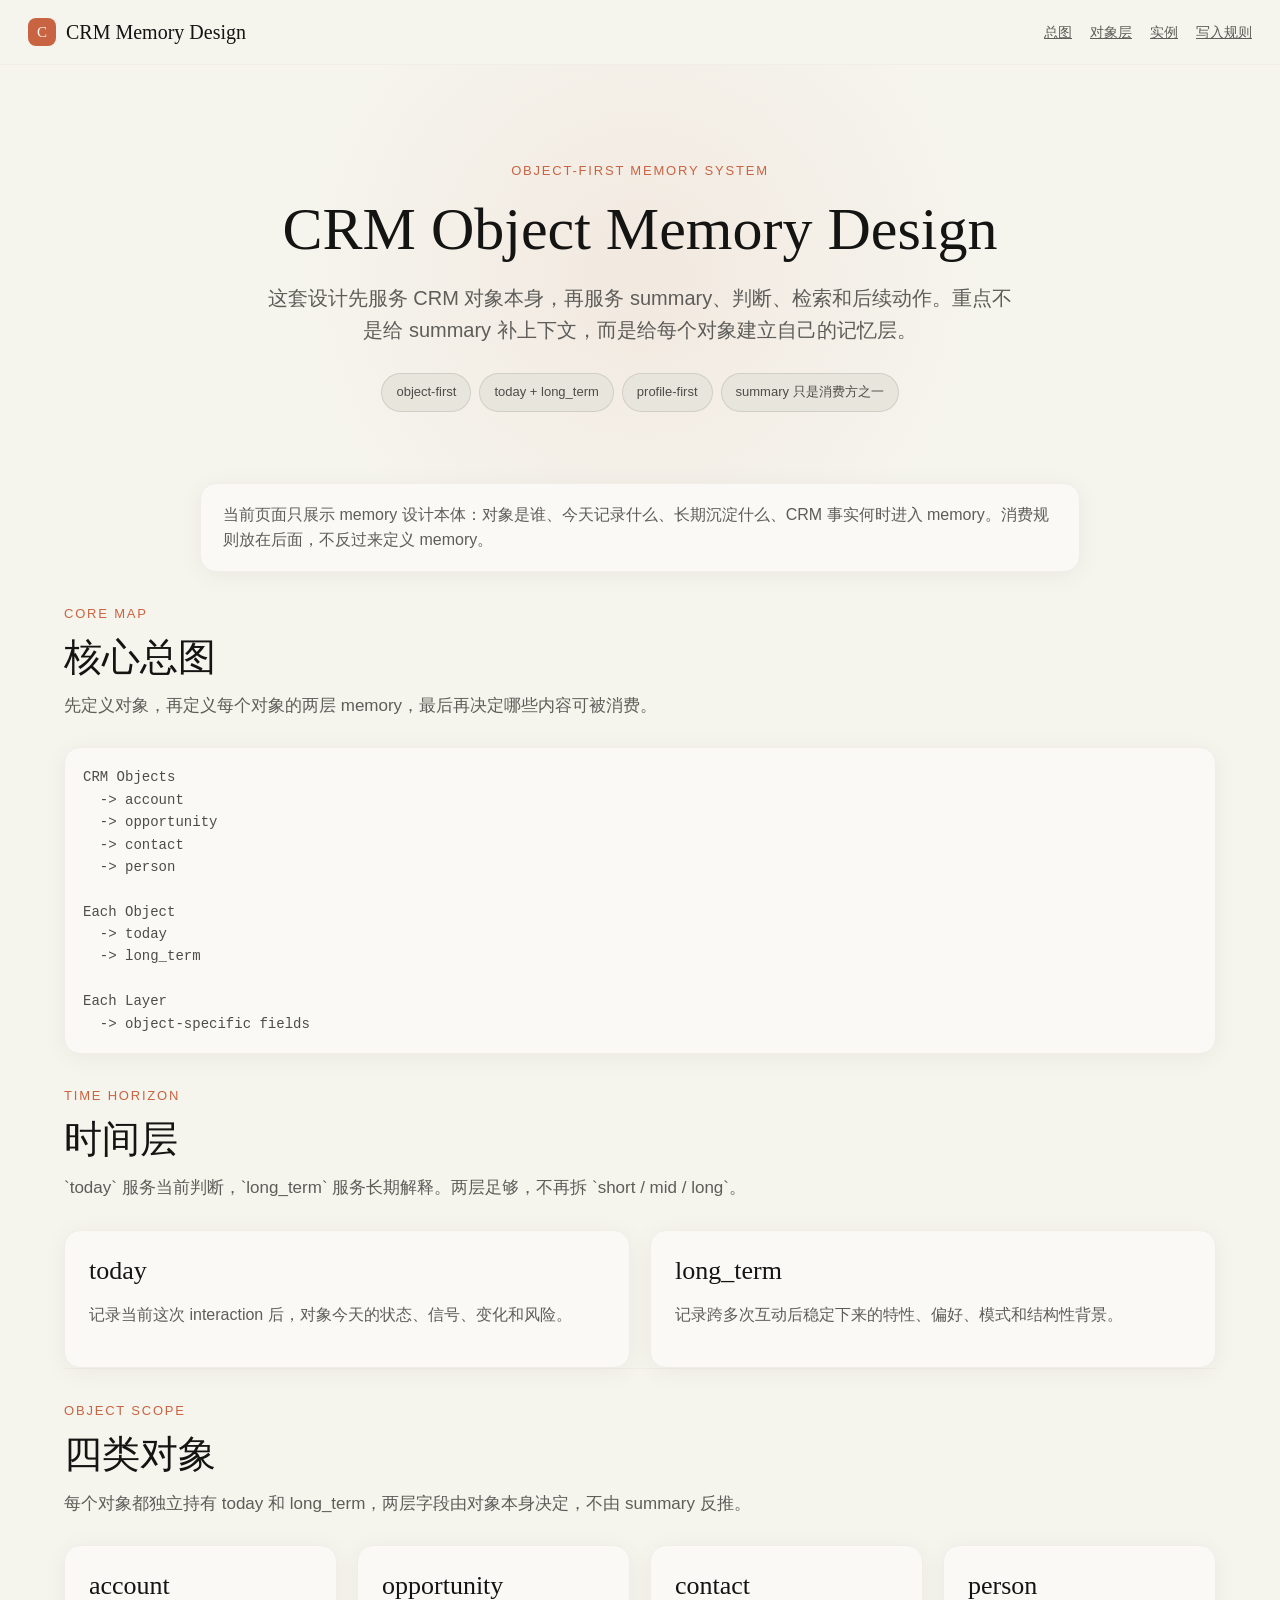
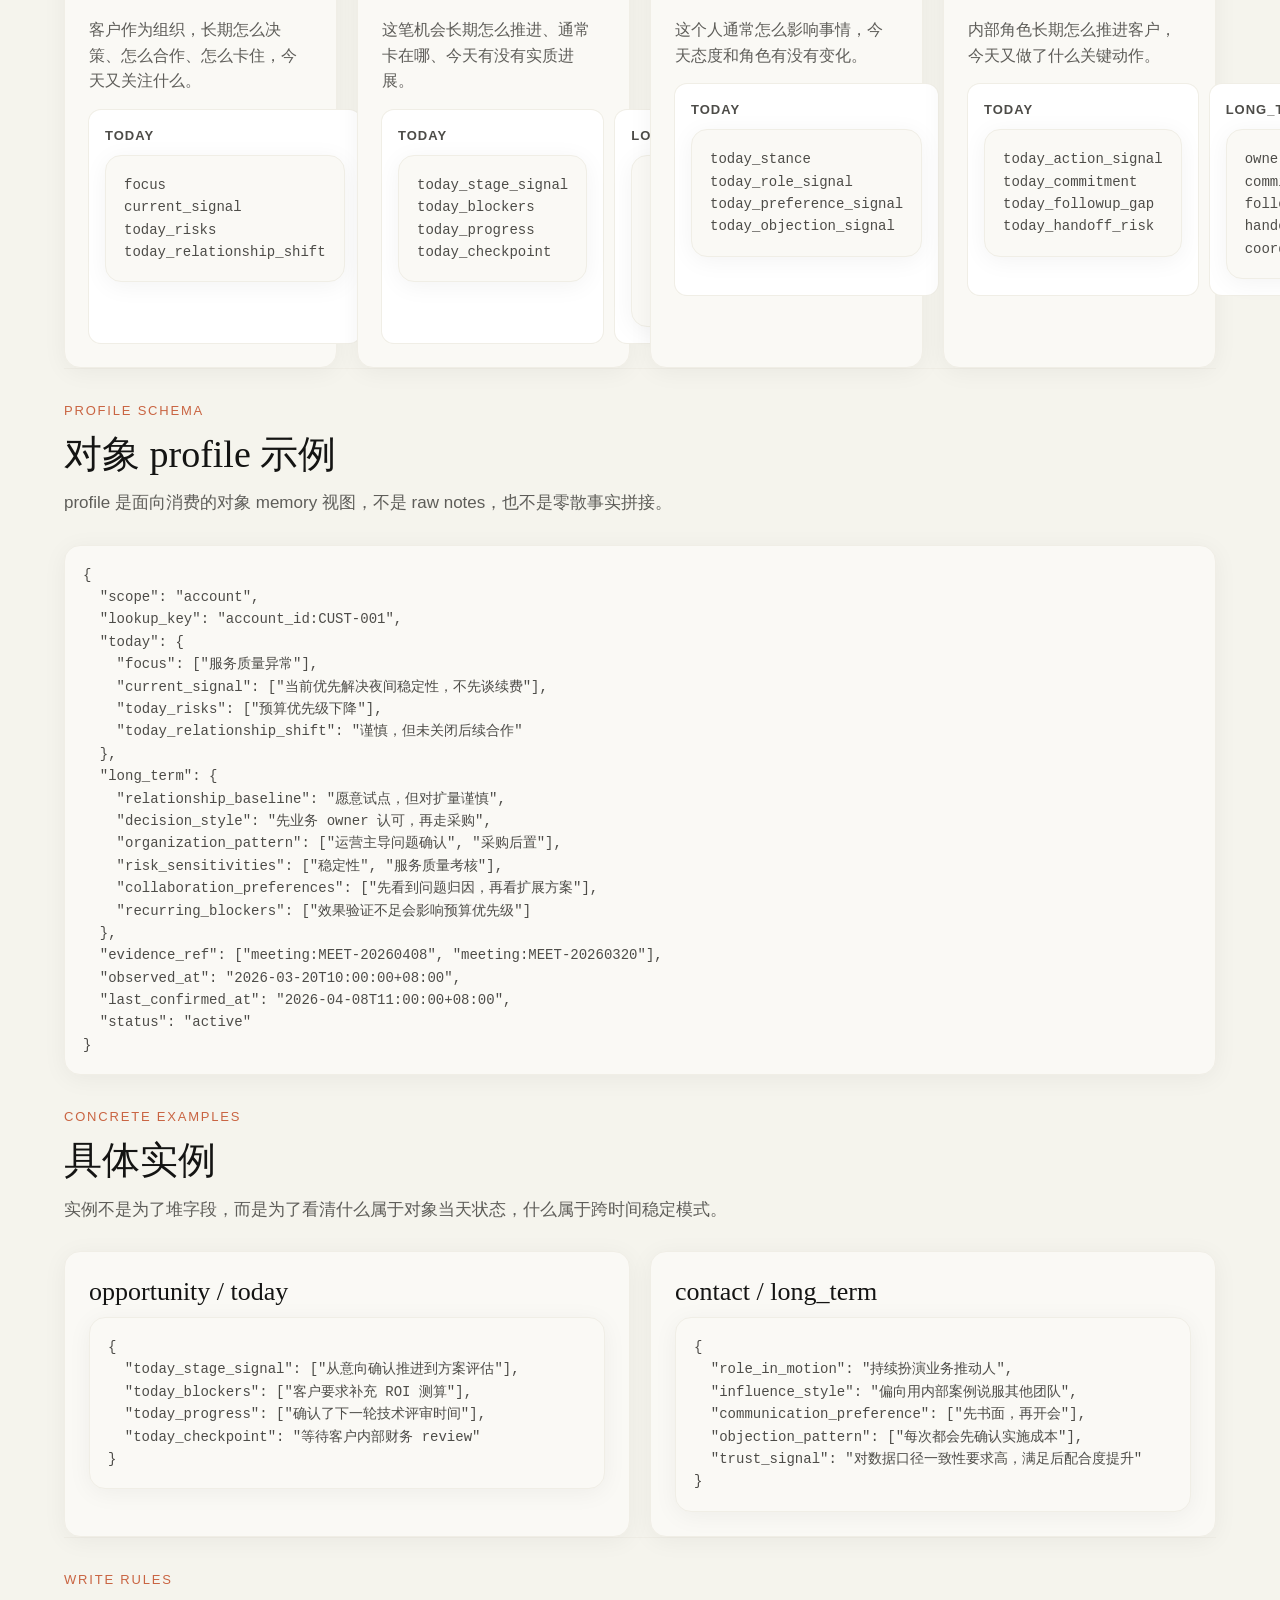
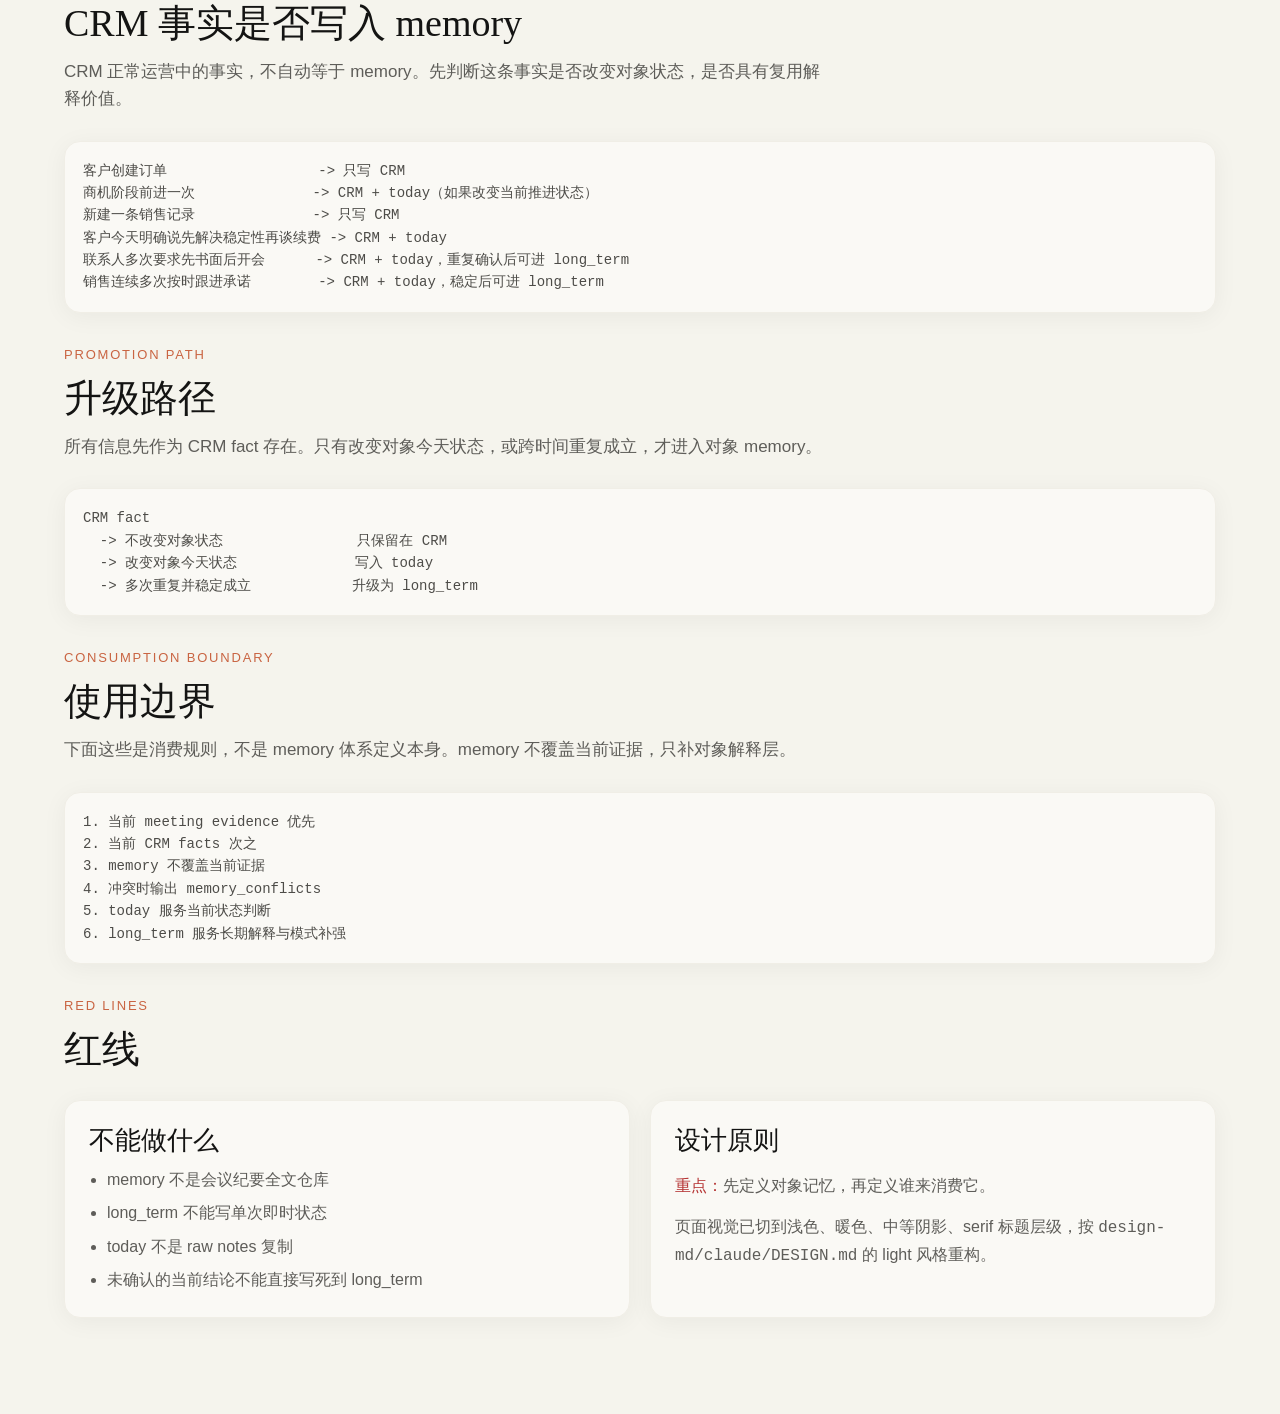
==== memory/crm-meeting-summary/index.html @ a311334c "feat: wire CRM meeting summary runtime and evaluation flow Add the real runner, test suite, and upda" ====
<!DOCTYPE html>
<html lang="zh-CN">
<head>
  <meta charset="UTF-8" />
  <meta name="viewport" content="width=device-width, initial-scale=1.0" />
  <title>CRM Object Memory Design</title>
  <style>
    :root {
      --color-near-black: #141413;
      --color-terracotta: #c96442;
      --color-coral: #d97757;
      --color-parchment: #f5f4ed;
      --color-ivory: #faf9f5;
      --color-white: #ffffff;
      --color-warm-sand: #e8e6dc;
      --color-charcoal-warm: #4d4c48;
      --color-olive-gray: #5e5d59;
      --color-stone-gray: #87867f;
      --color-border-cream: #f0eee6;
      --color-ring-warm: #d1cfc5;
      --font-serif: Georgia, "Times New Roman", Times, serif;
      --font-sans: Arial, system-ui, -apple-system, "Segoe UI", Roboto, sans-serif;
      --font-mono: SFMono-Regular, Menlo, Monaco, Consolas, "Courier New", monospace;
      --shadow-whisper: rgba(0, 0, 0, 0.05) 0px 4px 24px;
    }

    * { box-sizing: border-box; }

    html { scroll-behavior: smooth; }

    body {
      margin: 0;
      background: var(--color-parchment);
      color: var(--color-near-black);
      font-family: var(--font-sans);
      font-size: 16px;
      line-height: 1.6;
      -webkit-font-smoothing: antialiased;
    }

    a { color: inherit; }

    .nav {
      position: sticky;
      top: 0;
      z-index: 10;
      display: flex;
      align-items: center;
      justify-content: space-between;
      gap: 24px;
      padding: 16px 28px;
      background: rgba(245, 244, 237, 0.92);
      backdrop-filter: blur(12px);
      border-bottom: 1px solid var(--color-border-cream);
    }

    .nav-brand {
      display: flex;
      align-items: center;
      gap: 10px;
      font-family: var(--font-serif);
      font-size: 20px;
      font-weight: 500;
    }

    .nav-mark {
      display: inline-flex;
      align-items: center;
      justify-content: center;
      width: 28px;
      height: 28px;
      border-radius: 8px;
      background: var(--color-terracotta);
      color: var(--color-ivory);
      font-size: 15px;
    }

    .nav-links {
      display: flex;
      flex-wrap: wrap;
      gap: 18px;
      color: var(--color-olive-gray);
      font-size: 14px;
    }

    .page {
      max-width: 1200px;
      margin: 0 auto;
      padding: 0 24px 96px;
    }

    .hero {
      position: relative;
      text-align: center;
      padding: 96px 0 72px;
      overflow: hidden;
    }

    .hero::before {
      content: "";
      position: absolute;
      top: 50%;
      left: 50%;
      width: 680px;
      height: 680px;
      transform: translate(-50%, -50%);
      background: radial-gradient(circle, rgba(201, 100, 66, 0.08) 0%, rgba(217, 119, 87, 0.04) 38%, transparent 70%);
      pointer-events: none;
    }

    .hero-inner {
      position: relative;
      max-width: 900px;
      margin: 0 auto;
    }

    .eyebrow {
      margin-bottom: 14px;
      color: var(--color-terracotta);
      font-size: 13px;
      font-weight: 500;
      letter-spacing: 1.8px;
      text-transform: uppercase;
    }

    h1, h2, h3, h4 { margin: 0; }

    h1 {
      font-family: var(--font-serif);
      font-size: 60px;
      font-weight: 500;
      line-height: 1.1;
      letter-spacing: normal;
      margin-bottom: 20px;
    }

    .hero p {
      max-width: 760px;
      margin: 0 auto 28px;
      color: var(--color-olive-gray);
      font-size: 20px;
    }

    .tag-row {
      display: flex;
      flex-wrap: wrap;
      justify-content: center;
      gap: 10px;
    }

    .tag {
      display: inline-flex;
      align-items: center;
      padding: 8px 14px;
      border-radius: 999px;
      background: var(--color-warm-sand);
      color: var(--color-charcoal-warm);
      box-shadow: 0 0 0 1px var(--color-ring-warm);
      font-size: 13px;
    }

    .section {
      padding: 32px 0 0;
    }

    .section-head {
      margin-bottom: 28px;
    }

    .section-label {
      margin-bottom: 10px;
      color: var(--color-terracotta);
      font-size: 13px;
      font-weight: 500;
      letter-spacing: 1.8px;
      text-transform: uppercase;
    }

    .section-head h2 {
      font-family: var(--font-serif);
      font-size: 38px;
      font-weight: 500;
      line-height: 1.2;
      margin-bottom: 12px;
    }

    .section-head p {
      max-width: 760px;
      margin: 0;
      color: var(--color-olive-gray);
      font-size: 17px;
    }

    .divider {
      border: 0;
      border-top: 1px solid var(--color-border-cream);
      margin: 0;
    }

    .card,
    .mono,
    .hero-note {
      background: var(--color-ivory);
      border: 1px solid var(--color-border-cream);
      border-radius: 16px;
      box-shadow: var(--shadow-whisper);
    }

    .hero-note {
      max-width: 880px;
      margin: 0 auto;
      padding: 18px 22px;
      text-align: left;
      color: var(--color-olive-gray);
    }

    .grid {
      display: grid;
      gap: 20px;
    }

    .grid-2 { grid-template-columns: repeat(2, minmax(0, 1fr)); }
    .grid-4 { grid-template-columns: repeat(4, minmax(0, 1fr)); }

    .card {
      padding: 24px;
    }

    .card h3 {
      font-family: var(--font-serif);
      font-size: 26px;
      font-weight: 500;
      line-height: 1.2;
      margin-bottom: 10px;
    }

    .card p,
    .sub p,
    li {
      color: var(--color-olive-gray);
    }

    .subgrid {
      display: grid;
      grid-template-columns: 1fr 1fr;
      gap: 12px;
      margin-top: 16px;
    }

    .sub {
      padding: 16px;
      border-radius: 12px;
      background: var(--color-white);
      box-shadow: 0 0 0 1px var(--color-border-cream);
    }

    .sub strong {
      display: block;
      margin-bottom: 8px;
      color: var(--color-charcoal-warm);
      font-size: 13px;
      letter-spacing: 1px;
      text-transform: uppercase;
    }

    .mono {
      padding: 18px;
      overflow-x: auto;
      white-space: pre-wrap;
      font-family: var(--font-mono);
      font-size: 14px;
      line-height: 1.6;
      color: var(--color-charcoal-warm);
    }

    .list-card ul {
      margin: 0;
      padding-left: 18px;
    }

    .list-card li + li {
      margin-top: 8px;
    }

    .danger {
      color: #b53333;
    }

    .muted {
      color: var(--color-stone-gray);
    }

    @media (max-width: 1100px) {
      .grid-4 { grid-template-columns: repeat(2, minmax(0, 1fr)); }
    }

    @media (max-width: 820px) {
      .nav {
        padding: 14px 18px;
        align-items: flex-start;
        flex-direction: column;
      }

      .page { padding: 0 18px 72px; }
      .hero { padding: 72px 0 56px; }
      h1 { font-size: 42px; }
      .hero p { font-size: 18px; }
      .section-head h2 { font-size: 32px; }
      .grid-2, .grid-4, .subgrid { grid-template-columns: 1fr; }
    }
  </style>
</head>
<body>
  <div class="nav">
    <div class="nav-brand">
      <span class="nav-mark">C</span>
      <span>CRM Memory Design</span>
    </div>
    <div class="nav-links">
      <a href="#map">总图</a>
      <a href="#objects">对象层</a>
      <a href="#examples">实例</a>
      <a href="#rules">写入规则</a>
    </div>
  </div>

  <main class="page">
    <section class="hero">
      <div class="hero-inner">
        <div class="eyebrow">Object-first memory system</div>
        <h1>CRM Object Memory Design</h1>
        <p>这套设计先服务 CRM 对象本身，再服务 summary、判断、检索和后续动作。重点不是给 summary 补上下文，而是给每个对象建立自己的记忆层。</p>
        <div class="tag-row">
          <span class="tag">object-first</span>
          <span class="tag">today + long_term</span>
          <span class="tag">profile-first</span>
          <span class="tag">summary 只是消费方之一</span>
        </div>
      </div>
    </section>

    <div class="hero-note">当前页面只展示 memory 设计本体：对象是谁、今天记录什么、长期沉淀什么、CRM 事实何时进入 memory。消费规则放在后面，不反过来定义 memory。</div>

    <section class="section" id="map">
      <div class="section-head">
        <div class="section-label">Core map</div>
        <h2>核心总图</h2>
        <p>先定义对象，再定义每个对象的两层 memory，最后再决定哪些内容可被消费。</p>
      </div>
      <div class="mono">CRM Objects
  -> account
  -> opportunity
  -> contact
  -> person

Each Object
  -> today
  -> long_term

Each Layer
  -> object-specific fields</div>
    </section>

    <section class="section">
      <div class="section-head">
        <div class="section-label">Time horizon</div>
        <h2>时间层</h2>
        <p>`today` 服务当前判断，`long_term` 服务长期解释。两层足够，不再拆 `short / mid / long`。</p>
      </div>
      <div class="grid grid-2">
        <div class="card">
          <h3>today</h3>
          <p>记录当前这次 interaction 后，对象今天的状态、信号、变化和风险。</p>
        </div>
        <div class="card">
          <h3>long_term</h3>
          <p>记录跨多次互动后稳定下来的特性、偏好、模式和结构性背景。</p>
        </div>
      </div>
    </section>

    <hr class="divider" />

    <section class="section" id="objects">
      <div class="section-head">
        <div class="section-label">Object scope</div>
        <h2>四类对象</h2>
        <p>每个对象都独立持有 today 和 long_term，两层字段由对象本身决定，不由 summary 反推。</p>
      </div>
      <div class="grid grid-4">
        <article class="card">
          <h3>account</h3>
          <p>客户作为组织，长期怎么决策、怎么合作、怎么卡住，今天又关注什么。</p>
          <div class="subgrid">
            <div class="sub">
              <strong>today</strong>
              <div class="mono">focus
current_signal
today_risks
today_relationship_shift</div>
            </div>
            <div class="sub">
              <strong>long_term</strong>
              <div class="mono">relationship_baseline
decision_style
organization_pattern
risk_sensitivities
collaboration_preferences
recurring_blockers</div>
            </div>
          </div>
        </article>

        <article class="card">
          <h3>opportunity</h3>
          <p>这笔机会长期怎么推进、通常卡在哪、今天有没有实质进展。</p>
          <div class="subgrid">
            <div class="sub">
              <strong>today</strong>
              <div class="mono">today_stage_signal
today_blockers
today_progress
today_checkpoint</div>
            </div>
            <div class="sub">
              <strong>long_term</strong>
              <div class="mono">stage_pattern
blocker_pattern
budget_pattern
approval_path
competitive_pressure
progression_style</div>
            </div>
          </div>
        </article>

        <article class="card">
          <h3>contact</h3>
          <p>这个人通常怎么影响事情，今天态度和角色有没有变化。</p>
          <div class="subgrid">
            <div class="sub">
              <strong>today</strong>
              <div class="mono">today_stance
today_role_signal
today_preference_signal
today_objection_signal</div>
            </div>
            <div class="sub">
              <strong>long_term</strong>
              <div class="mono">role_in_motion
influence_style
communication_preference
objection_pattern
trust_signal</div>
            </div>
          </div>
        </article>

        <article class="card">
          <h3>person</h3>
          <p>内部角色长期怎么推进客户，今天又做了什么关键动作。</p>
          <div class="subgrid">
            <div class="sub">
              <strong>today</strong>
              <div class="mono">today_action_signal
today_commitment
today_followup_gap
today_handoff_risk</div>
            </div>
            <div class="sub">
              <strong>long_term</strong>
              <div class="mono">owner_style
commitment_reliability
followup_pattern
handoff_risk
coordination_strength</div>
            </div>
          </div>
        </article>
      </div>
    </section>

    <hr class="divider" />

    <section class="section">
      <div class="section-head">
        <div class="section-label">Profile schema</div>
        <h2>对象 profile 示例</h2>
        <p>profile 是面向消费的对象 memory 视图，不是 raw notes，也不是零散事实拼接。</p>
      </div>
      <div class="mono">{
  "scope": "account",
  "lookup_key": "account_id:CUST-001",
  "today": {
    "focus": ["服务质量异常"],
    "current_signal": ["当前优先解决夜间稳定性，不先谈续费"],
    "today_risks": ["预算优先级下降"],
    "today_relationship_shift": "谨慎，但未关闭后续合作"
  },
  "long_term": {
    "relationship_baseline": "愿意试点，但对扩量谨慎",
    "decision_style": "先业务 owner 认可，再走采购",
    "organization_pattern": ["运营主导问题确认", "采购后置"],
    "risk_sensitivities": ["稳定性", "服务质量考核"],
    "collaboration_preferences": ["先看到问题归因，再看扩展方案"],
    "recurring_blockers": ["效果验证不足会影响预算优先级"]
  },
  "evidence_ref": ["meeting:MEET-20260408", "meeting:MEET-20260320"],
  "observed_at": "2026-03-20T10:00:00+08:00",
  "last_confirmed_at": "2026-04-08T11:00:00+08:00",
  "status": "active"
}</div>
    </section>

    <section class="section" id="examples">
      <div class="section-head">
        <div class="section-label">Concrete examples</div>
        <h2>具体实例</h2>
        <p>实例不是为了堆字段，而是为了看清什么属于对象当天状态，什么属于跨时间稳定模式。</p>
      </div>
      <div class="grid grid-2">
        <div class="card">
          <h3>opportunity / today</h3>
          <div class="mono">{
  "today_stage_signal": ["从意向确认推进到方案评估"],
  "today_blockers": ["客户要求补充 ROI 测算"],
  "today_progress": ["确认了下一轮技术评审时间"],
  "today_checkpoint": "等待客户内部财务 review"
}</div>
        </div>
        <div class="card">
          <h3>contact / long_term</h3>
          <div class="mono">{
  "role_in_motion": "持续扮演业务推动人",
  "influence_style": "偏向用内部案例说服其他团队",
  "communication_preference": ["先书面，再开会"],
  "objection_pattern": ["每次都会先确认实施成本"],
  "trust_signal": "对数据口径一致性要求高，满足后配合度提升"
}</div>
        </div>
      </div>
    </section>

    <hr class="divider" />

    <section class="section" id="rules">
      <div class="section-head">
        <div class="section-label">Write rules</div>
        <h2>CRM 事实是否写入 memory</h2>
        <p>CRM 正常运营中的事实，不自动等于 memory。先判断这条事实是否改变对象状态，是否具有复用解释价值。</p>
      </div>
      <div class="mono">客户创建订单                  -> 只写 CRM
商机阶段前进一次              -> CRM + today（如果改变当前推进状态）
新建一条销售记录              -> 只写 CRM
客户今天明确说先解决稳定性再谈续费 -> CRM + today
联系人多次要求先书面后开会      -> CRM + today，重复确认后可进 long_term
销售连续多次按时跟进承诺        -> CRM + today，稳定后可进 long_term</div>
    </section>

    <section class="section">
      <div class="section-head">
        <div class="section-label">Promotion path</div>
        <h2>升级路径</h2>
        <p>所有信息先作为 CRM fact 存在。只有改变对象今天状态，或跨时间重复成立，才进入对象 memory。</p>
      </div>
      <div class="mono">CRM fact
  -> 不改变对象状态                只保留在 CRM
  -> 改变对象今天状态              写入 today
  -> 多次重复并稳定成立            升级为 long_term</div>
    </section>

    <section class="section">
      <div class="section-head">
        <div class="section-label">Consumption boundary</div>
        <h2>使用边界</h2>
        <p>下面这些是消费规则，不是 memory 体系定义本身。memory 不覆盖当前证据，只补对象解释层。</p>
      </div>
      <div class="mono">1. 当前 meeting evidence 优先
2. 当前 CRM facts 次之
3. memory 不覆盖当前证据
4. 冲突时输出 memory_conflicts
5. today 服务当前状态判断
6. long_term 服务长期解释与模式补强</div>
    </section>

    <section class="section">
      <div class="section-head">
        <div class="section-label">Red lines</div>
        <h2>红线</h2>
      </div>
      <div class="grid grid-2">
        <div class="card list-card">
          <h3>不能做什么</h3>
          <ul>
            <li>memory 不是会议纪要全文仓库</li>
            <li>long_term 不能写单次即时状态</li>
            <li>today 不是 raw notes 复制</li>
            <li>未确认的当前结论不能直接写死到 long_term</li>
          </ul>
        </div>
        <div class="card">
          <h3>设计原则</h3>
          <p><span class="danger">重点：</span>先定义对象记忆，再定义谁来消费它。</p>
          <p class="muted">页面视觉已切到浅色、暖色、中等阴影、serif 标题层级，按 <code>design-md/claude/DESIGN.md</code> 的 light 风格重构。</p>
        </div>
      </div>
    </section>
  </main>
</body>
</html>
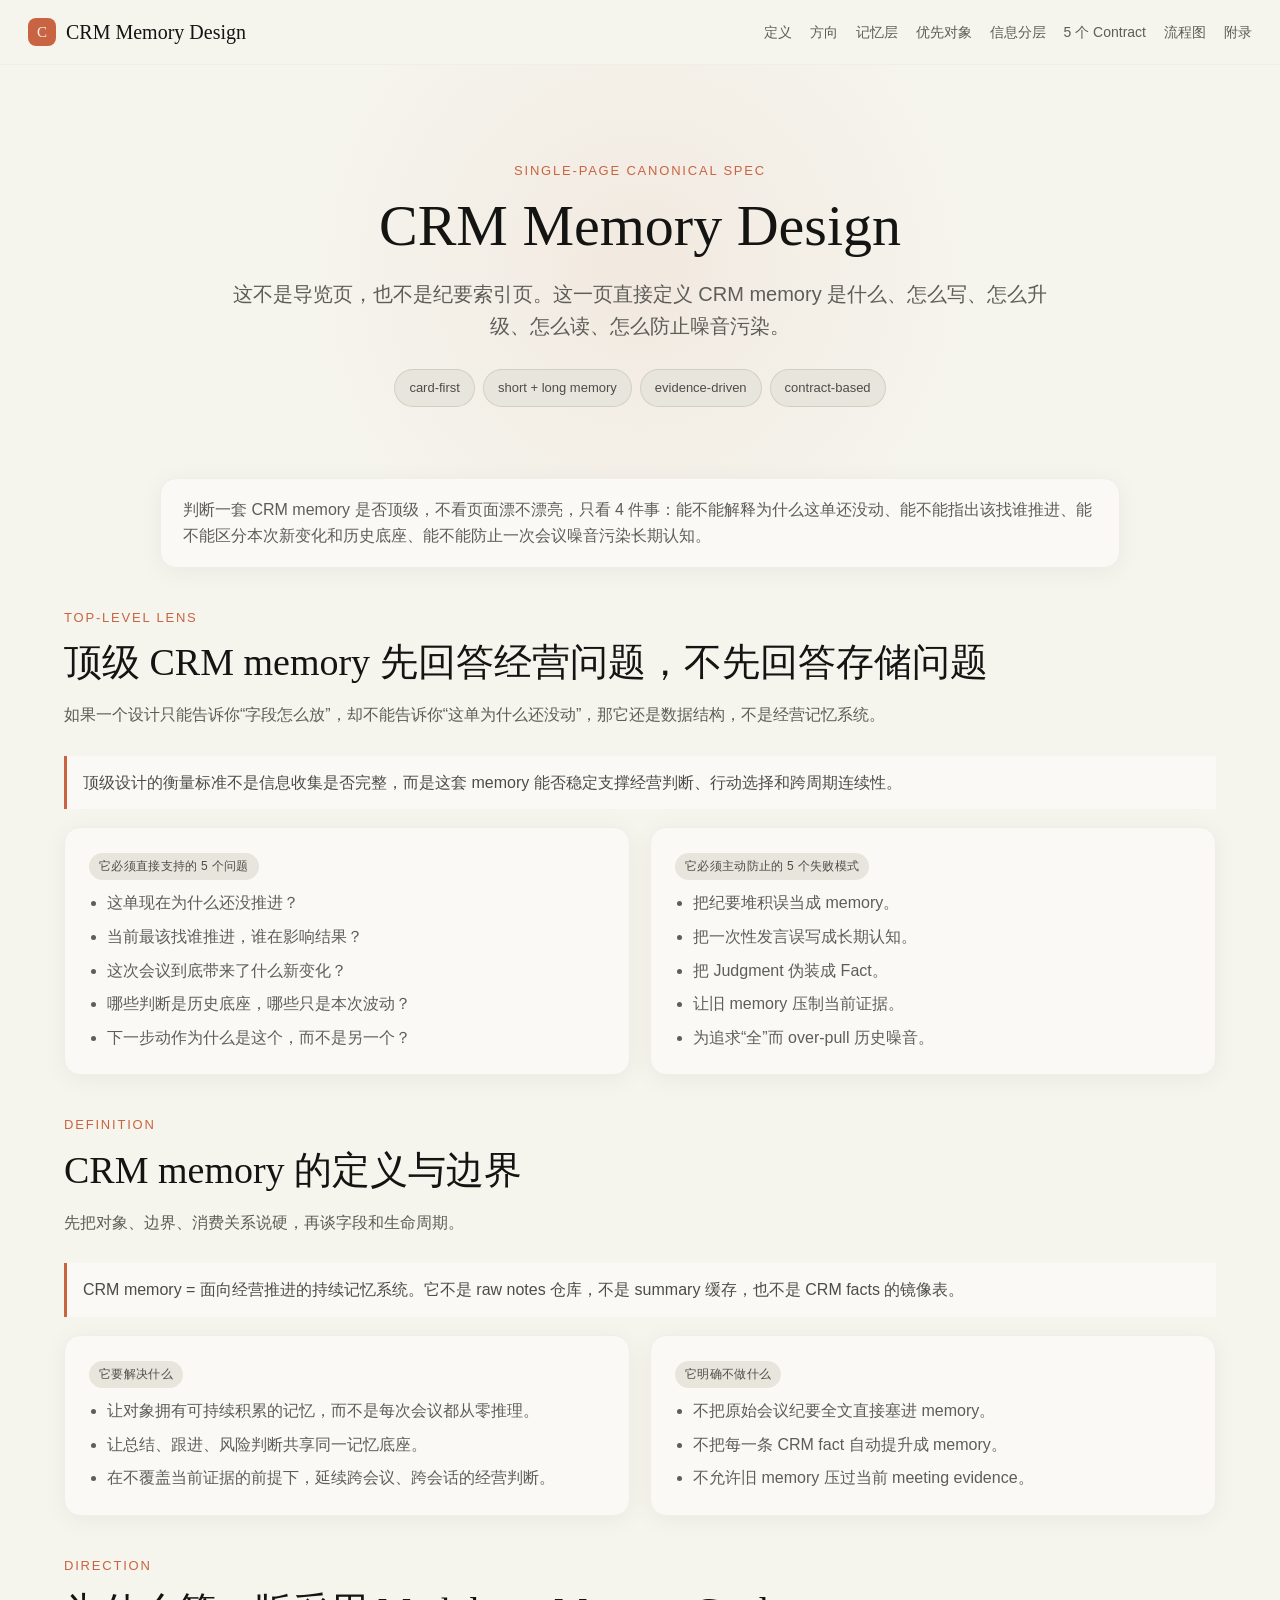
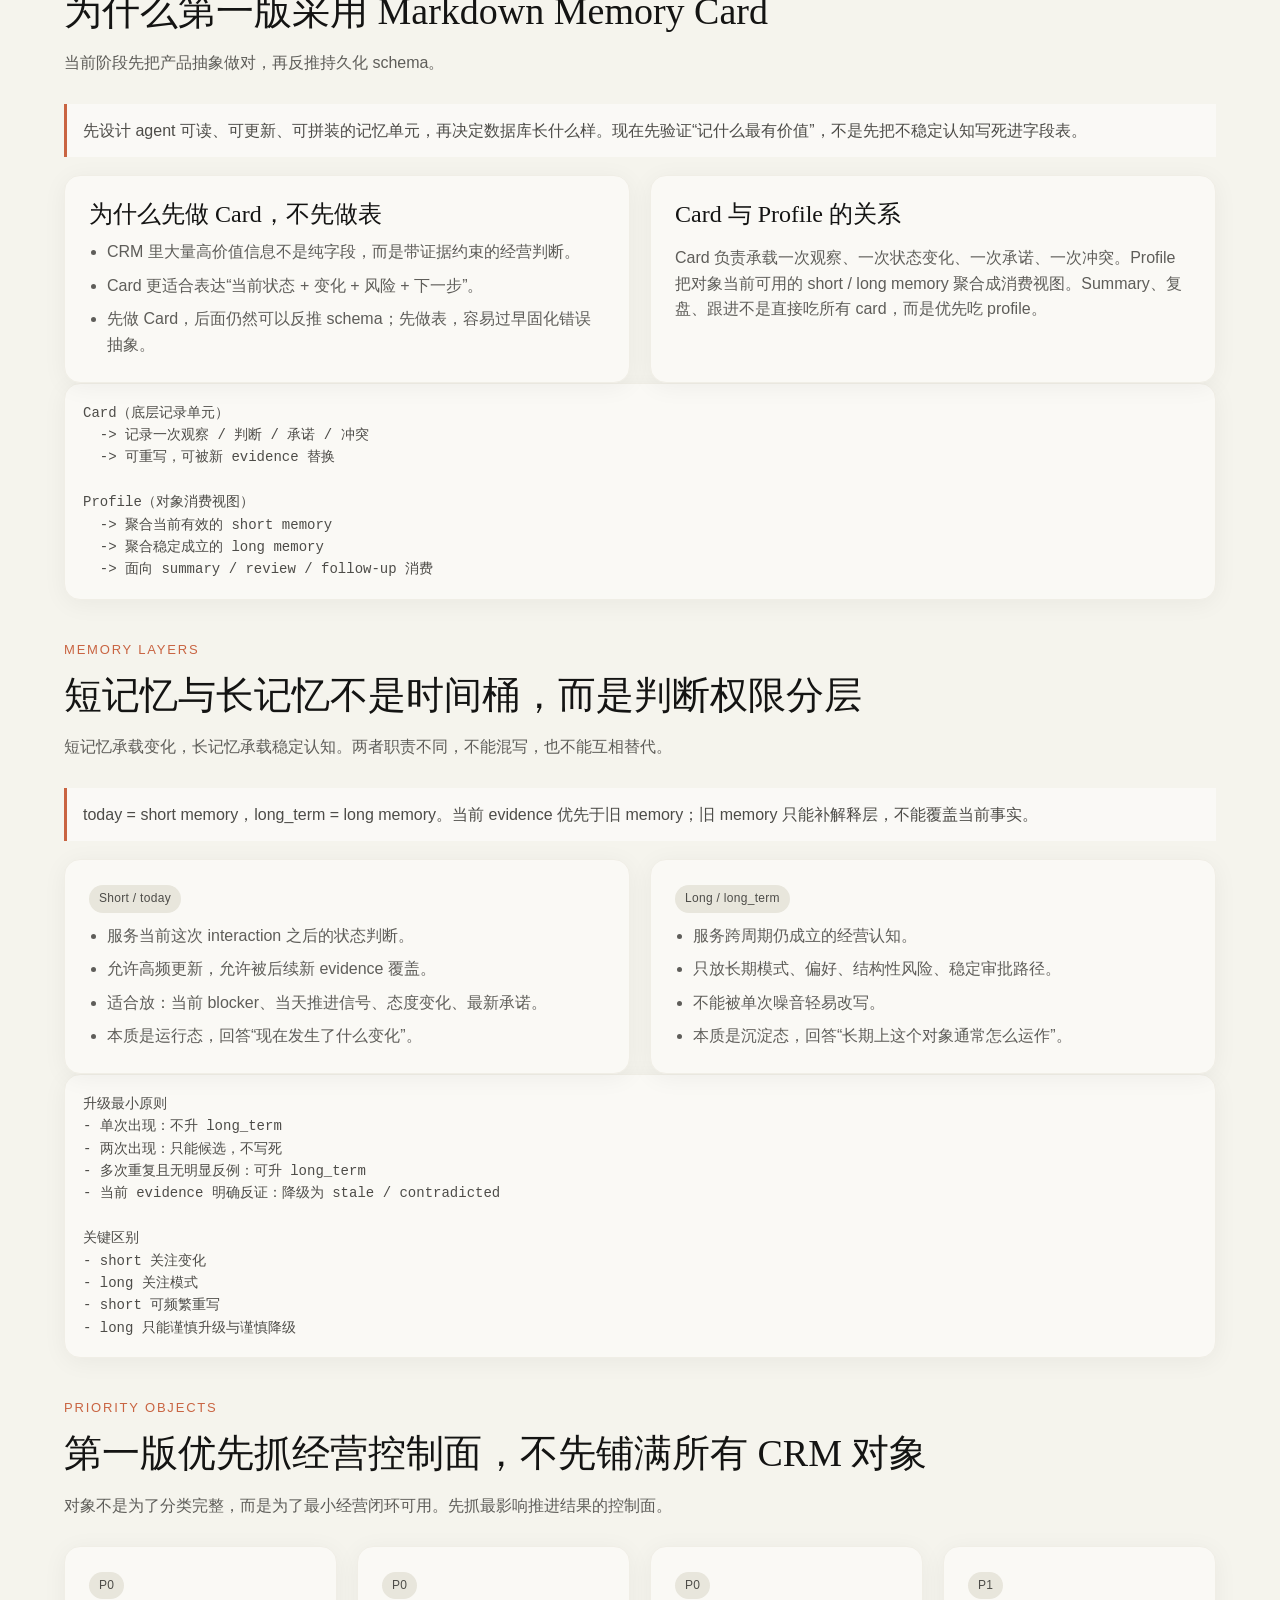
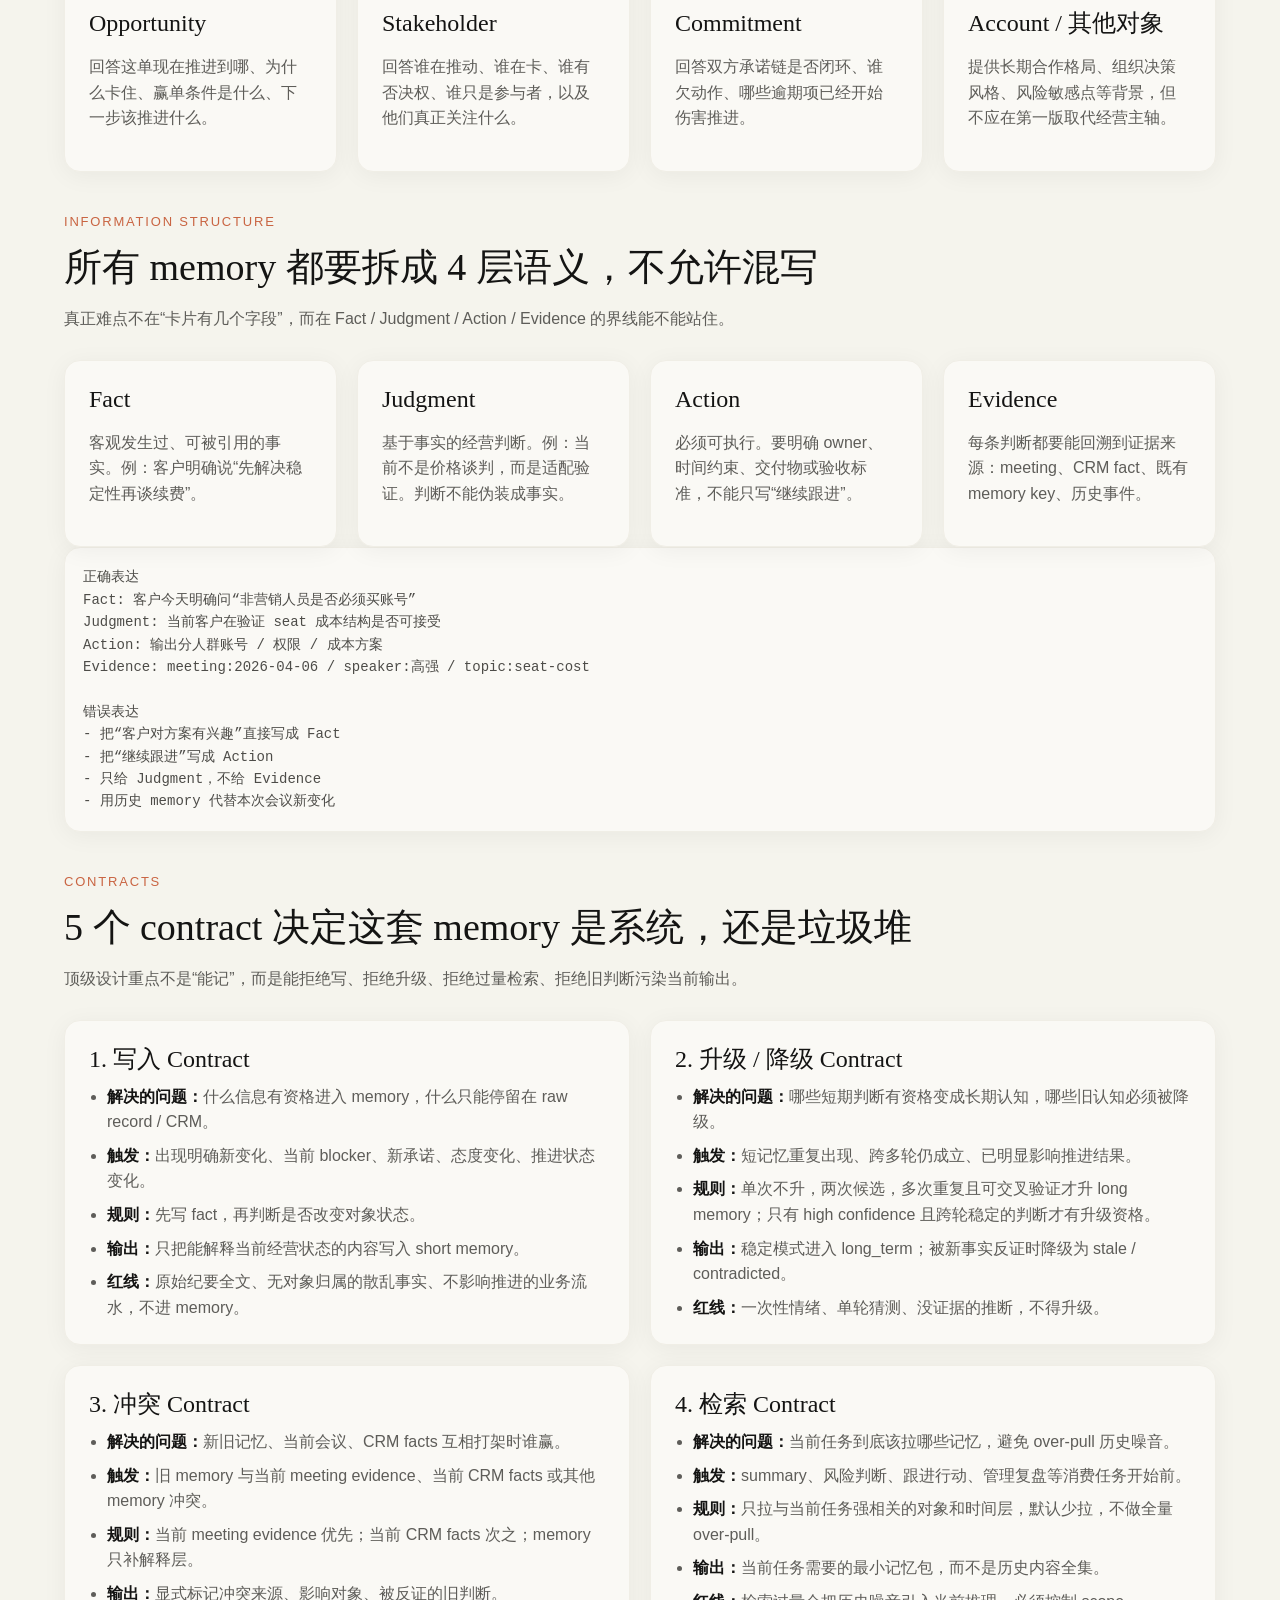
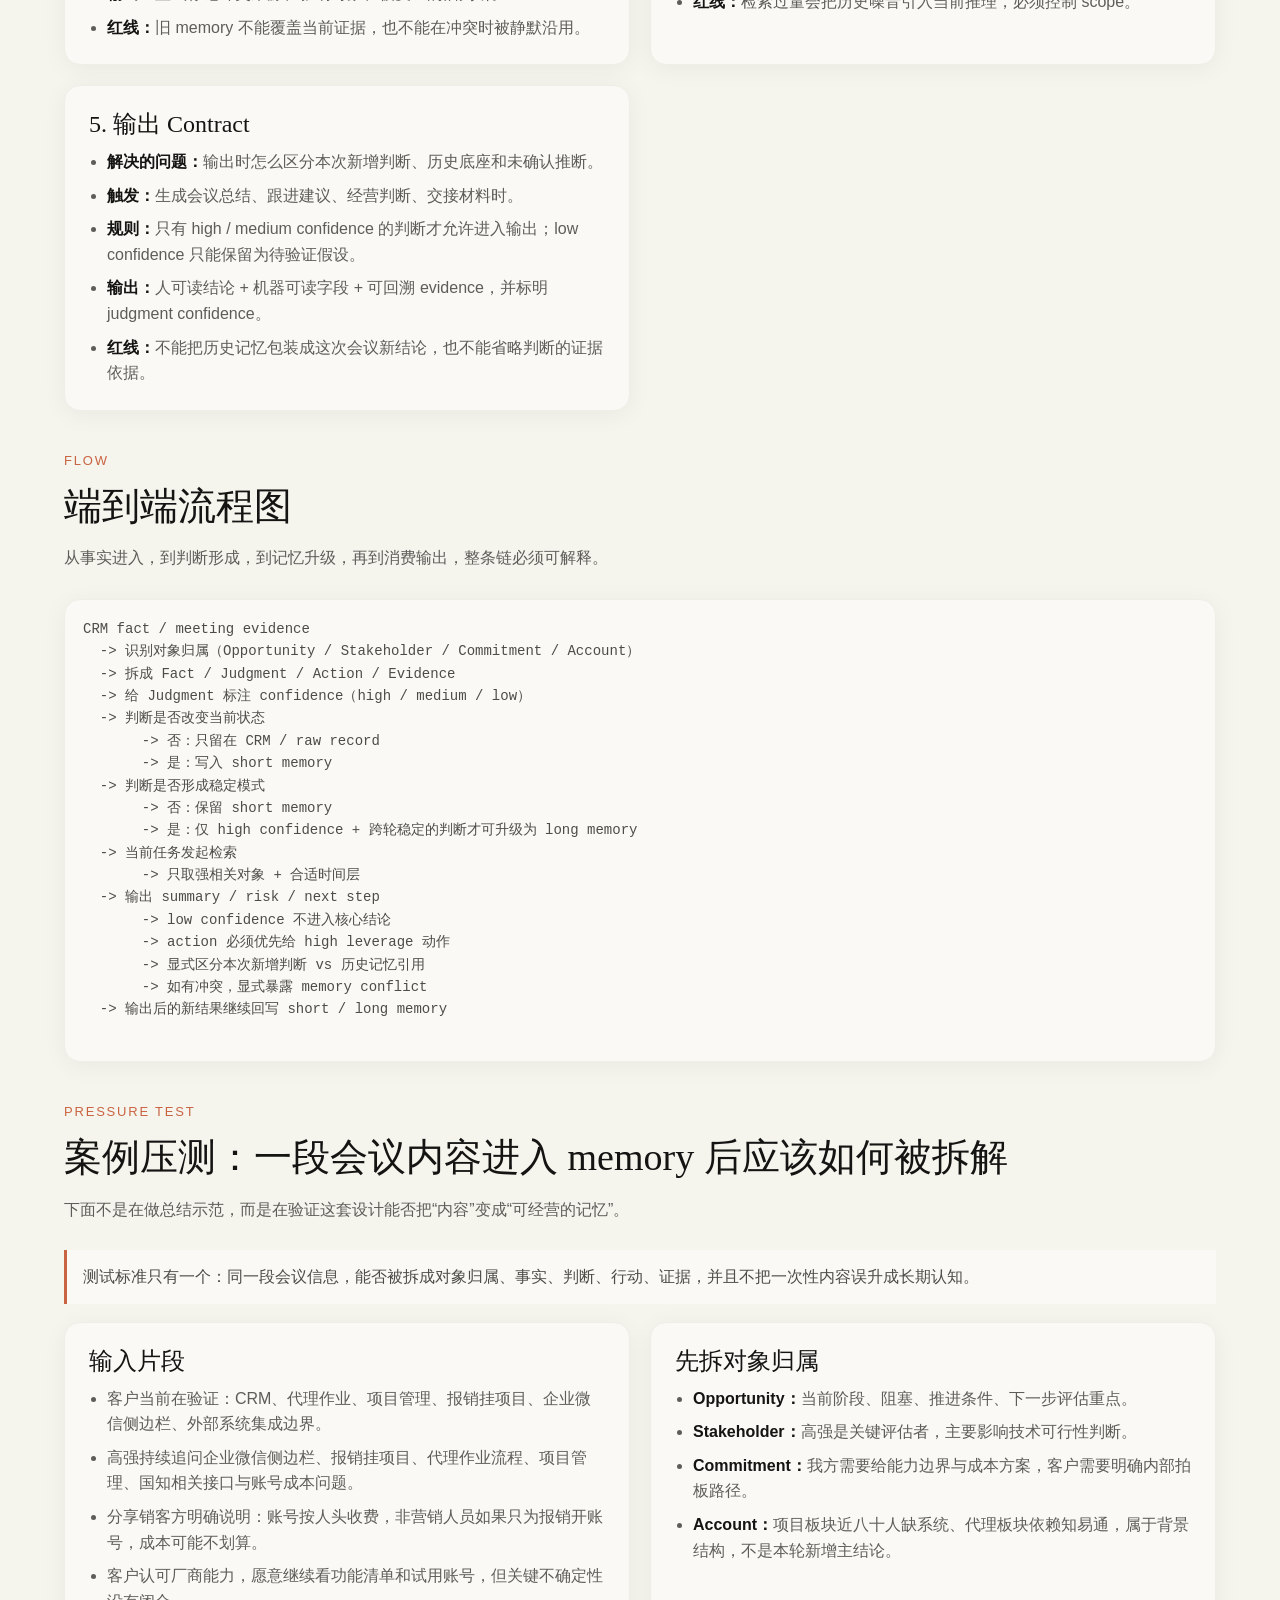
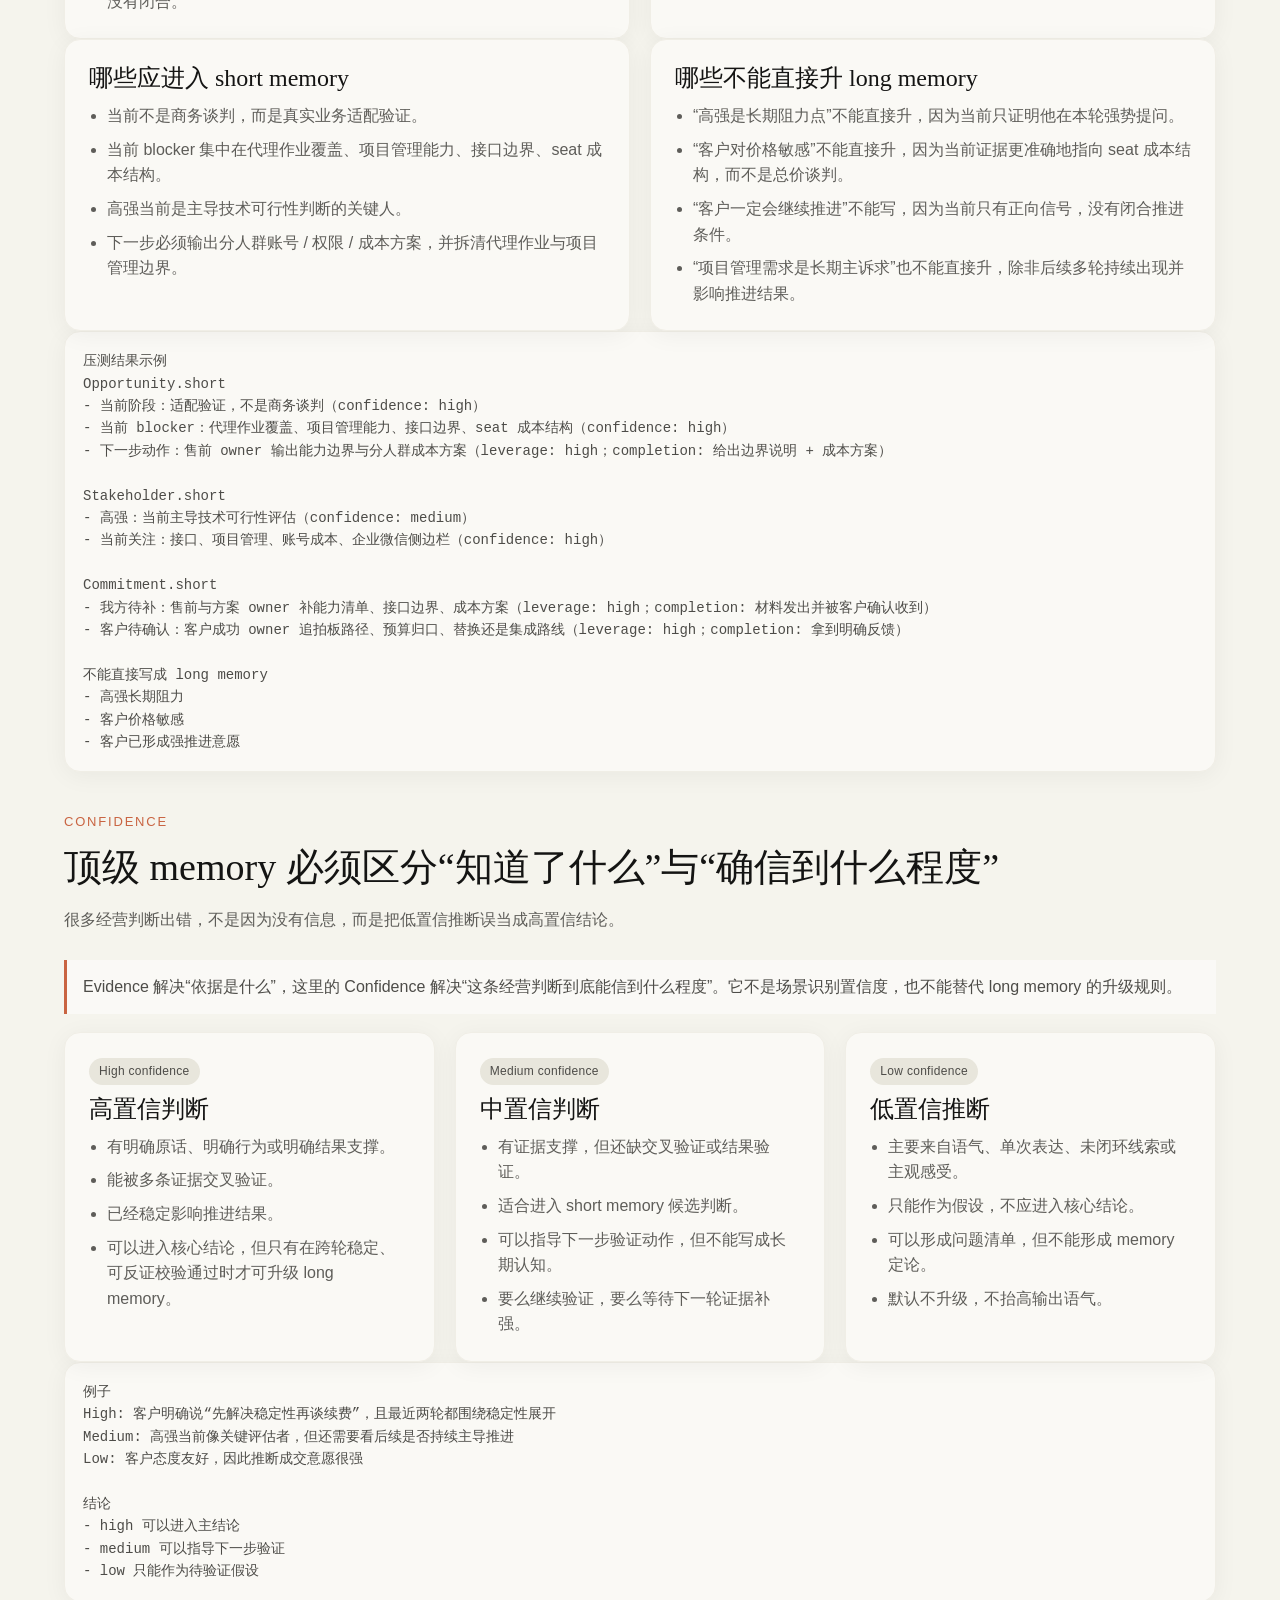
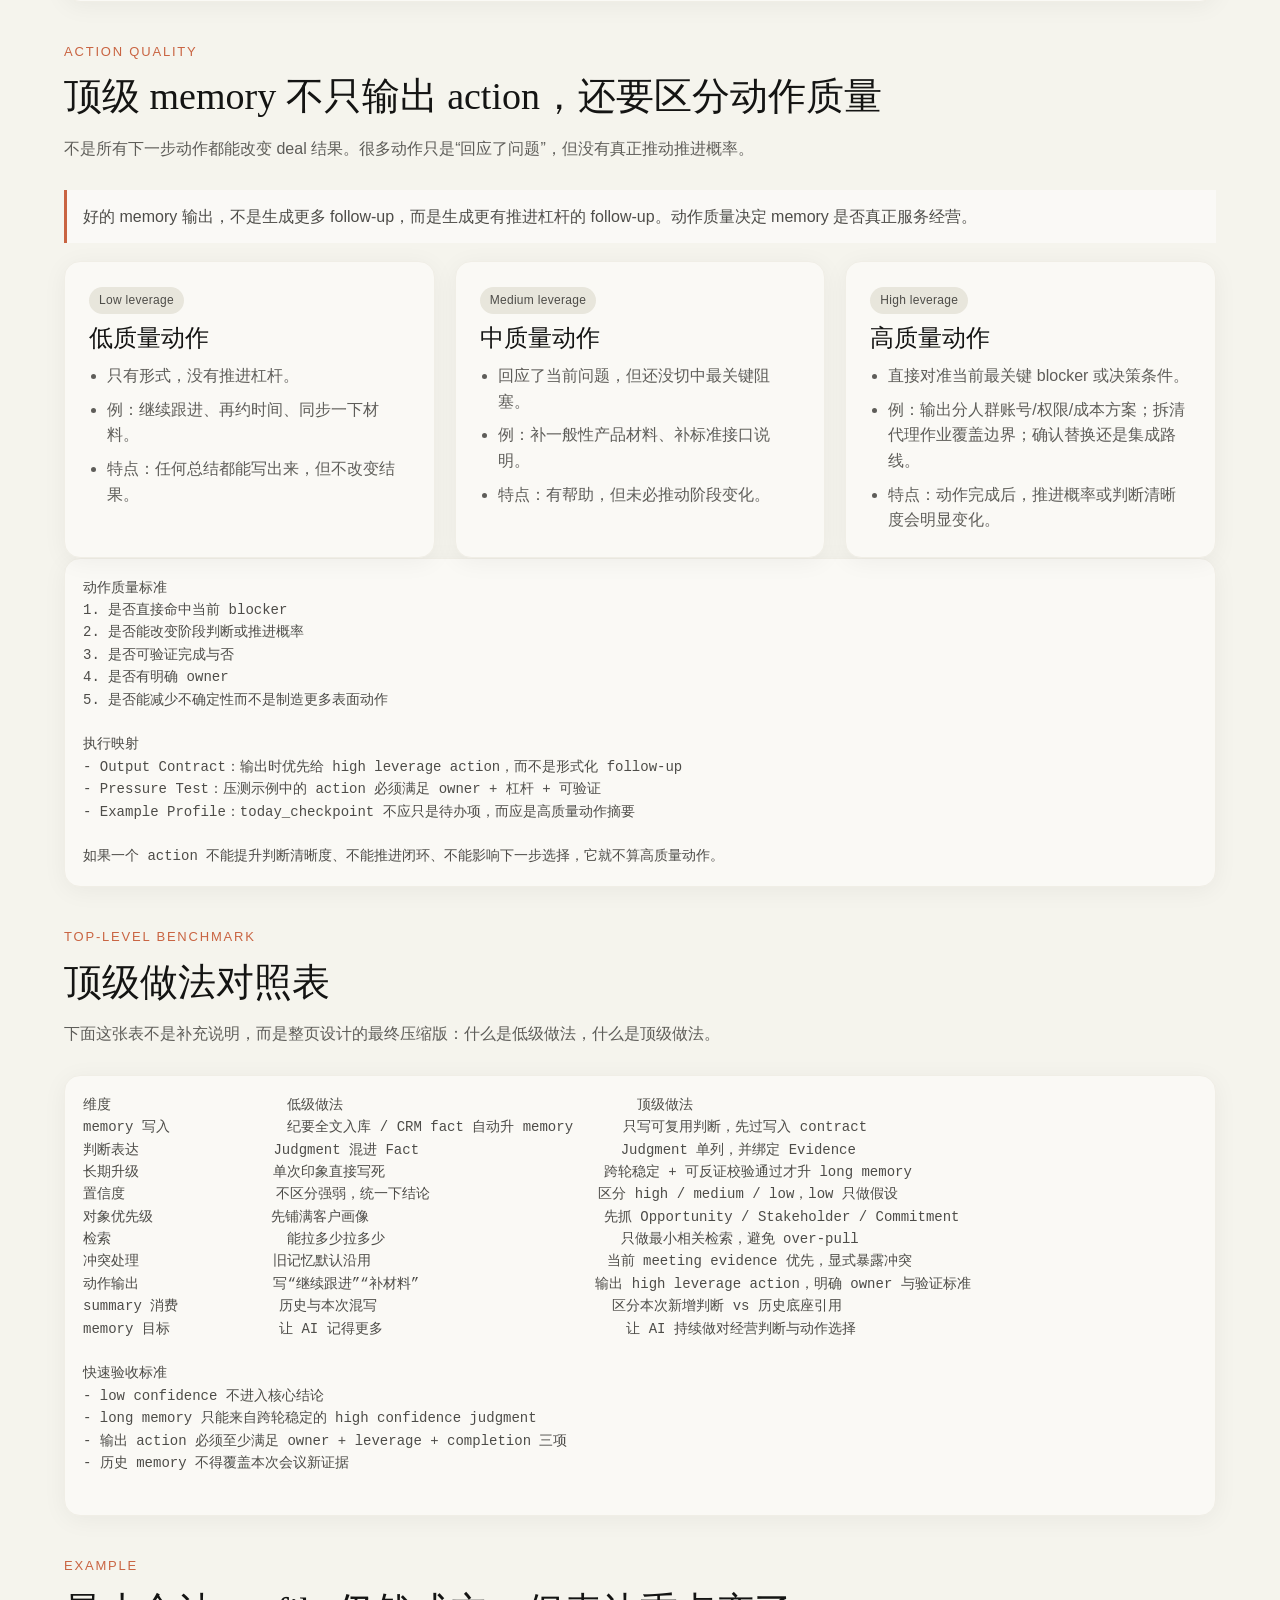
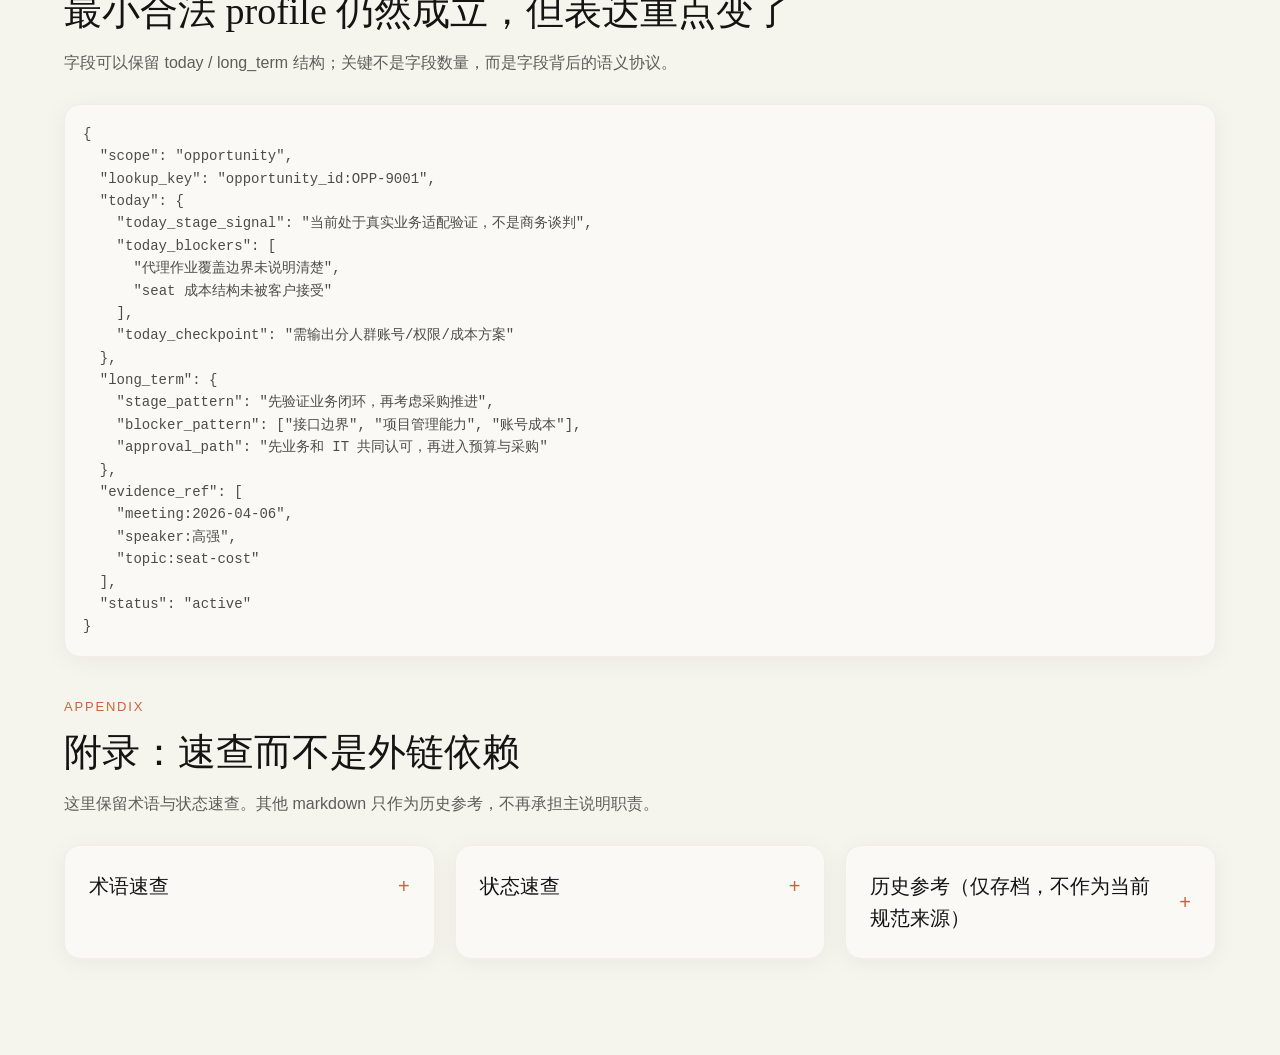
==== commit 2aa3327d: "refactor: align CRM meeting summary to human-only runtime Sync the skill, runtime contract, docs, te" ====
--- a/memory/crm-meeting-summary/index.html
+++ b/memory/crm-meeting-summary/index.html
@@ -3,12 +3,11 @@
 <head>
   <meta charset="UTF-8" />
   <meta name="viewport" content="width=device-width, initial-scale=1.0" />
-  <title>CRM Object Memory Design</title>
+  <title>CRM Memory Design</title>
   <style>
     :root {
       --color-near-black: #141413;
       --color-terracotta: #c96442;
-      --color-coral: #d97757;
       --color-parchment: #f5f4ed;
       --color-ivory: #faf9f5;
       --color-white: #ffffff;
@@ -26,7 +25,9 @@
 
     * { box-sizing: border-box; }
 
-    html { scroll-behavior: smooth; }
+    html {
+      scroll-behavior: smooth;
+    }
 
     body {
       margin: 0;
@@ -83,6 +84,10 @@
       font-size: 14px;
     }
 
+    .nav-links a {
+      text-decoration: none;
+    }
+
     .page {
       max-width: 1200px;
       margin: 0 auto;
@@ -104,18 +109,19 @@
       width: 680px;
       height: 680px;
       transform: translate(-50%, -50%);
-      background: radial-gradient(circle, rgba(201, 100, 66, 0.08) 0%, rgba(217, 119, 87, 0.04) 38%, transparent 70%);
+      background: radial-gradient(circle, rgba(201, 100, 66, 0.08) 0%, rgba(201, 100, 66, 0.03) 38%, transparent 70%);
       pointer-events: none;
     }
 
     .hero-inner {
       position: relative;
-      max-width: 900px;
+      max-width: 940px;
       margin: 0 auto;
     }
 
-    .eyebrow {
-      margin-bottom: 14px;
+    .eyebrow,
+    .section-label {
+      margin-bottom: 12px;
       color: var(--color-terracotta);
       font-size: 13px;
       font-weight: 500;
@@ -123,21 +129,44 @@
       text-transform: uppercase;
     }
 
-    h1, h2, h3, h4 { margin: 0; }
+    h1, h2, h3 { margin: 0; }
 
     h1 {
       font-family: var(--font-serif);
-      font-size: 60px;
+      font-size: 58px;
       font-weight: 500;
       line-height: 1.1;
-      letter-spacing: normal;
       margin-bottom: 20px;
     }
 
+    h2 {
+      font-family: var(--font-serif);
+      font-size: 38px;
+      font-weight: 500;
+      line-height: 1.2;
+      margin-bottom: 12px;
+    }
+
+    h3 {
+      font-family: var(--font-serif);
+      font-size: 24px;
+      font-weight: 500;
+      line-height: 1.2;
+      margin-bottom: 10px;
+    }
+
+    .hero p,
+    .section-head p,
+    .card p,
+    .link-card p,
+    details p,
+    details li {
+      color: var(--color-olive-gray);
+    }
+
     .hero p {
-      max-width: 760px;
+      max-width: 820px;
       margin: 0 auto 28px;
-      color: var(--color-olive-gray);
       font-size: 20px;
     }
 
@@ -159,47 +188,10 @@
       font-size: 13px;
     }
 
-    .section {
-      padding: 32px 0 0;
-    }
-
-    .section-head {
-      margin-bottom: 28px;
-    }
-
-    .section-label {
-      margin-bottom: 10px;
-      color: var(--color-terracotta);
-      font-size: 13px;
-      font-weight: 500;
-      letter-spacing: 1.8px;
-      text-transform: uppercase;
-    }
-
-    .section-head h2 {
-      font-family: var(--font-serif);
-      font-size: 38px;
-      font-weight: 500;
-      line-height: 1.2;
-      margin-bottom: 12px;
-    }
-
-    .section-head p {
-      max-width: 760px;
-      margin: 0;
-      color: var(--color-olive-gray);
-      font-size: 17px;
-    }
-
-    .divider {
-      border: 0;
-      border-top: 1px solid var(--color-border-cream);
-      margin: 0;
-    }
-
+    .hero-note,
     .card,
     .mono,
-    .hero-note {
+    details {
       background: var(--color-ivory);
       border: 1px solid var(--color-border-cream);
       border-radius: 16px;
@@ -207,11 +199,18 @@
     }
 
     .hero-note {
-      max-width: 880px;
+      max-width: 960px;
       margin: 0 auto;
       padding: 18px 22px;
-      text-align: left;
       color: var(--color-olive-gray);
+    }
+
+    .section {
+      padding-top: 40px;
+    }
+
+    .section-head {
+      margin-bottom: 28px;
     }
 
     .grid {
@@ -220,47 +219,17 @@
     }
 
     .grid-2 { grid-template-columns: repeat(2, minmax(0, 1fr)); }
+    .grid-3 { grid-template-columns: repeat(3, minmax(0, 1fr)); }
     .grid-4 { grid-template-columns: repeat(4, minmax(0, 1fr)); }
 
-    .card {
+    .card,
+    details {
       padding: 24px;
     }
 
-    .card h3 {
-      font-family: var(--font-serif);
-      font-size: 26px;
-      font-weight: 500;
-      line-height: 1.2;
-      margin-bottom: 10px;
-    }
-
-    .card p,
-    .sub p,
-    li {
-      color: var(--color-olive-gray);
-    }
-
-    .subgrid {
-      display: grid;
-      grid-template-columns: 1fr 1fr;
-      gap: 12px;
-      margin-top: 16px;
-    }
-
-    .sub {
-      padding: 16px;
-      border-radius: 12px;
-      background: var(--color-white);
-      box-shadow: 0 0 0 1px var(--color-border-cream);
-    }
-
-    .sub strong {
-      display: block;
-      margin-bottom: 8px;
-      color: var(--color-charcoal-warm);
-      font-size: 13px;
-      letter-spacing: 1px;
-      text-transform: uppercase;
+    .card strong,
+    details strong {
+      color: var(--color-near-black);
     }
 
     .mono {
@@ -273,40 +242,97 @@
       color: var(--color-charcoal-warm);
     }
 
-    .list-card ul {
+    .divider {
+      border: 0;
+      border-top: 1px solid var(--color-border-cream);
+      margin-top: 40px;
+    }
+
+    .mini-list,
+    .plain-list {
       margin: 0;
       padding-left: 18px;
-    }
-
-    .list-card li + li {
+      color: var(--color-olive-gray);
+    }
+
+    .mini-list li + li,
+    .plain-list li + li {
       margin-top: 8px;
     }
 
-    .danger {
-      color: #b53333;
-    }
-
-    .muted {
-      color: var(--color-stone-gray);
+    .section-kicker {
+      margin-bottom: 18px;
+      padding: 14px 16px;
+      border-left: 3px solid var(--color-terracotta);
+      background: rgba(255, 255, 255, 0.45);
+      color: var(--color-charcoal-warm);
+    }
+
+    .card-label {
+      display: inline-flex;
+      align-items: center;
+      margin-bottom: 10px;
+      padding: 4px 10px;
+      border-radius: 999px;
+      background: var(--color-warm-sand);
+      color: var(--color-charcoal-warm);
+      font-size: 12px;
+      letter-spacing: 0.3px;
+    }
+
+    details summary {
+      cursor: pointer;
+      display: flex;
+      align-items: center;
+      justify-content: space-between;
+      gap: 12px;
+      font-family: var(--font-serif);
+      font-size: 20px;
+      color: var(--color-near-black);
+      list-style: none;
+    }
+
+    details summary::after {
+      content: "+";
+      font-family: var(--font-sans);
+      font-size: 20px;
+      color: var(--color-terracotta);
+      line-height: 1;
+    }
+
+    details[open] summary::after {
+      content: "−";
+    }
+
+    details summary::-webkit-details-marker {
+      display: none;
+    }
+
+    details[open] summary {
+      margin-bottom: 12px;
     }
 
     @media (max-width: 1100px) {
+      .grid-5,
       .grid-4 { grid-template-columns: repeat(2, minmax(0, 1fr)); }
+      .grid-3 { grid-template-columns: 1fr; }
     }
 
     @media (max-width: 820px) {
       .nav {
         padding: 14px 18px;
+        flex-direction: column;
         align-items: flex-start;
-        flex-direction: column;
       }
 
       .page { padding: 0 18px 72px; }
       .hero { padding: 72px 0 56px; }
       h1 { font-size: 42px; }
+      h2 { font-size: 32px; }
       .hero p { font-size: 18px; }
-      .section-head h2 { font-size: 32px; }
-      .grid-2, .grid-4, .subgrid { grid-template-columns: 1fr; }
+      .grid-2,
+      .grid-4,
+      .grid-5 { grid-template-columns: 1fr; }
     }
   </style>
 </head>
@@ -317,292 +343,573 @@
       <span>CRM Memory Design</span>
     </div>
     <div class="nav-links">
-      <a href="#map">总图</a>
-      <a href="#objects">对象层</a>
-      <a href="#examples">实例</a>
-      <a href="#rules">写入规则</a>
+      <a href="#definition">定义</a>
+      <a href="#direction">方向</a>
+      <a href="#layers">记忆层</a>
+      <a href="#objects">优先对象</a>
+      <a href="#structure">信息分层</a>
+      <a href="#contracts">5 个 Contract</a>
+      <a href="#flow">流程图</a>
+      <a href="#appendix">附录</a>
     </div>
   </div>
 
   <main class="page">
-    <section class="hero">
+    <section class="hero" id="definition">
       <div class="hero-inner">
-        <div class="eyebrow">Object-first memory system</div>
-        <h1>CRM Object Memory Design</h1>
-        <p>这套设计先服务 CRM 对象本身，再服务 summary、判断、检索和后续动作。重点不是给 summary 补上下文，而是给每个对象建立自己的记忆层。</p>
+        <div class="eyebrow">Single-page canonical spec</div>
+        <h1>CRM Memory Design</h1>
+        <p>这不是导览页，也不是纪要索引页。这一页直接定义 CRM memory 是什么、怎么写、怎么升级、怎么读、怎么防止噪音污染。</p>
         <div class="tag-row">
-          <span class="tag">object-first</span>
-          <span class="tag">today + long_term</span>
-          <span class="tag">profile-first</span>
-          <span class="tag">summary 只是消费方之一</span>
+          <span class="tag">card-first</span>
+          <span class="tag">short + long memory</span>
+          <span class="tag">evidence-driven</span>
+          <span class="tag">contract-based</span>
         </div>
       </div>
     </section>
 
-    <div class="hero-note">当前页面只展示 memory 设计本体：对象是谁、今天记录什么、长期沉淀什么、CRM 事实何时进入 memory。消费规则放在后面，不反过来定义 memory。</div>
-
-    <section class="section" id="map">
-      <div class="section-head">
-        <div class="section-label">Core map</div>
-        <h2>核心总图</h2>
-        <p>先定义对象，再定义每个对象的两层 memory，最后再决定哪些内容可被消费。</p>
-      </div>
-      <div class="mono">CRM Objects
-  -> account
-  -> opportunity
-  -> contact
-  -> person
-
-Each Object
-  -> today
-  -> long_term
-
-Each Layer
-  -> object-specific fields</div>
-    </section>
+    <div class="hero-note">判断一套 CRM memory 是否顶级，不看页面漂不漂亮，只看 4 件事：能不能解释为什么这单还没动、能不能指出该找谁推进、能不能区分本次新变化和历史底座、能不能防止一次会议噪音污染长期认知。</div>
 
     <section class="section">
       <div class="section-head">
-        <div class="section-label">Time horizon</div>
-        <h2>时间层</h2>
-        <p>`today` 服务当前判断，`long_term` 服务长期解释。两层足够，不再拆 `short / mid / long`。</p>
-      </div>
+        <div class="section-label">Top-level lens</div>
+        <h2>顶级 CRM memory 先回答经营问题，不先回答存储问题</h2>
+        <p>如果一个设计只能告诉你“字段怎么放”，却不能告诉你“这单为什么还没动”，那它还是数据结构，不是经营记忆系统。</p>
+      </div>
+      <div class="section-kicker">顶级设计的衡量标准不是信息收集是否完整，而是这套 memory 能否稳定支撑经营判断、行动选择和跨周期连续性。</div>
       <div class="grid grid-2">
-        <div class="card">
-          <h3>today</h3>
-          <p>记录当前这次 interaction 后，对象今天的状态、信号、变化和风险。</p>
-        </div>
-        <div class="card">
-          <h3>long_term</h3>
-          <p>记录跨多次互动后稳定下来的特性、偏好、模式和结构性背景。</p>
-        </div>
-      </div>
-    </section>
-
-    <hr class="divider" />
+        <article class="card">
+          <span class="card-label">它必须直接支持的 5 个问题</span>
+          <ul class="mini-list">
+            <li>这单现在为什么还没推进？</li>
+            <li>当前最该找谁推进，谁在影响结果？</li>
+            <li>这次会议到底带来了什么新变化？</li>
+            <li>哪些判断是历史底座，哪些只是本次波动？</li>
+            <li>下一步动作为什么是这个，而不是另一个？</li>
+          </ul>
+        </article>
+        <article class="card">
+          <span class="card-label">它必须主动防止的 5 个失败模式</span>
+          <ul class="mini-list">
+            <li>把纪要堆积误当成 memory。</li>
+            <li>把一次性发言误写成长期认知。</li>
+            <li>把 Judgment 伪装成 Fact。</li>
+            <li>让旧 memory 压制当前证据。</li>
+            <li>为追求“全”而 over-pull 历史噪音。</li>
+          </ul>
+        </article>
+      </div>
+    </section>
+
+    <section class="section">
+      <div class="section-head">
+        <div class="section-label">Definition</div>
+        <h2>CRM memory 的定义与边界</h2>
+        <p>先把对象、边界、消费关系说硬，再谈字段和生命周期。</p>
+      </div>
+      <div class="section-kicker">CRM memory = 面向经营推进的持续记忆系统。它不是 raw notes 仓库，不是 summary 缓存，也不是 CRM facts 的镜像表。</div>
+      <div class="grid grid-2">
+        <article class="card">
+          <span class="card-label">它要解决什么</span>
+          <ul class="mini-list">
+            <li>让对象拥有可持续积累的记忆，而不是每次会议都从零推理。</li>
+            <li>让总结、跟进、风险判断共享同一记忆底座。</li>
+            <li>在不覆盖当前证据的前提下，延续跨会议、跨会话的经营判断。</li>
+          </ul>
+        </article>
+        <article class="card">
+          <span class="card-label">它明确不做什么</span>
+          <ul class="mini-list">
+            <li>不把原始会议纪要全文直接塞进 memory。</li>
+            <li>不把每一条 CRM fact 自动提升成 memory。</li>
+            <li>不允许旧 memory 压过当前 meeting evidence。</li>
+          </ul>
+        </article>
+      </div>
+    </section>
+
+    <section class="section" id="direction">
+      <div class="section-head">
+        <div class="section-label">Direction</div>
+        <h2>为什么第一版采用 Markdown Memory Card</h2>
+        <p>当前阶段先把产品抽象做对，再反推持久化 schema。</p>
+      </div>
+      <div class="section-kicker">先设计 agent 可读、可更新、可拼装的记忆单元，再决定数据库长什么样。现在先验证“记什么最有价值”，不是先把不稳定认知写死进字段表。</div>
+      <div class="grid grid-2">
+        <article class="card">
+          <h3>为什么先做 Card，不先做表</h3>
+          <ul class="mini-list">
+            <li>CRM 里大量高价值信息不是纯字段，而是带证据约束的经营判断。</li>
+            <li>Card 更适合表达“当前状态 + 变化 + 风险 + 下一步”。</li>
+            <li>先做 Card，后面仍然可以反推 schema；先做表，容易过早固化错误抽象。</li>
+          </ul>
+        </article>
+        <article class="card">
+          <h3>Card 与 Profile 的关系</h3>
+          <p>Card 负责承载一次观察、一次状态变化、一次承诺、一次冲突。Profile 把对象当前可用的 short / long memory 聚合成消费视图。Summary、复盘、跟进不是直接吃所有 card，而是优先吃 profile。</p>
+        </article>
+      </div>
+      <div class="mono">Card（底层记录单元）
+  -> 记录一次观察 / 判断 / 承诺 / 冲突
+  -> 可重写，可被新 evidence 替换
+
+Profile（对象消费视图）
+  -> 聚合当前有效的 short memory
+  -> 聚合稳定成立的 long memory
+  -> 面向 summary / review / follow-up 消费</div>
+    </section>
+
+    <section class="section" id="layers">
+      <div class="section-head">
+        <div class="section-label">Memory layers</div>
+        <h2>短记忆与长记忆不是时间桶，而是判断权限分层</h2>
+        <p>短记忆承载变化，长记忆承载稳定认知。两者职责不同，不能混写，也不能互相替代。</p>
+      </div>
+      <div class="section-kicker">today = short memory，long_term = long memory。当前 evidence 优先于旧 memory；旧 memory 只能补解释层，不能覆盖当前事实。</div>
+      <div class="grid grid-2">
+        <article class="card">
+          <span class="card-label">Short / today</span>
+          <ul class="mini-list">
+            <li>服务当前这次 interaction 之后的状态判断。</li>
+            <li>允许高频更新，允许被后续新 evidence 覆盖。</li>
+            <li>适合放：当前 blocker、当天推进信号、态度变化、最新承诺。</li>
+            <li>本质是运行态，回答“现在发生了什么变化”。</li>
+          </ul>
+        </article>
+        <article class="card">
+          <span class="card-label">Long / long_term</span>
+          <ul class="mini-list">
+            <li>服务跨周期仍成立的经营认知。</li>
+            <li>只放长期模式、偏好、结构性风险、稳定审批路径。</li>
+            <li>不能被单次噪音轻易改写。</li>
+            <li>本质是沉淀态，回答“长期上这个对象通常怎么运作”。</li>
+          </ul>
+        </article>
+      </div>
+      <div class="mono">升级最小原则
+- 单次出现：不升 long_term
+- 两次出现：只能候选，不写死
+- 多次重复且无明显反例：可升 long_term
+- 当前 evidence 明确反证：降级为 stale / contradicted
+
+关键区别
+- short 关注变化
+- long 关注模式
+- short 可频繁重写
+- long 只能谨慎升级与谨慎降级</div>
+    </section>
 
     <section class="section" id="objects">
       <div class="section-head">
-        <div class="section-label">Object scope</div>
-        <h2>四类对象</h2>
-        <p>每个对象都独立持有 today 和 long_term，两层字段由对象本身决定，不由 summary 反推。</p>
+        <div class="section-label">Priority objects</div>
+        <h2>第一版优先抓经营控制面，不先铺满所有 CRM 对象</h2>
+        <p>对象不是为了分类完整，而是为了最小经营闭环可用。先抓最影响推进结果的控制面。</p>
       </div>
       <div class="grid grid-4">
         <article class="card">
-          <h3>account</h3>
-          <p>客户作为组织，长期怎么决策、怎么合作、怎么卡住，今天又关注什么。</p>
-          <div class="subgrid">
-            <div class="sub">
-              <strong>today</strong>
-              <div class="mono">focus
-current_signal
-today_risks
-today_relationship_shift</div>
-            </div>
-            <div class="sub">
-              <strong>long_term</strong>
-              <div class="mono">relationship_baseline
-decision_style
-organization_pattern
-risk_sensitivities
-collaboration_preferences
-recurring_blockers</div>
-            </div>
-          </div>
-        </article>
-
-        <article class="card">
-          <h3>opportunity</h3>
-          <p>这笔机会长期怎么推进、通常卡在哪、今天有没有实质进展。</p>
-          <div class="subgrid">
-            <div class="sub">
-              <strong>today</strong>
-              <div class="mono">today_stage_signal
-today_blockers
-today_progress
-today_checkpoint</div>
-            </div>
-            <div class="sub">
-              <strong>long_term</strong>
-              <div class="mono">stage_pattern
-blocker_pattern
-budget_pattern
-approval_path
-competitive_pressure
-progression_style</div>
-            </div>
-          </div>
-        </article>
-
-        <article class="card">
-          <h3>contact</h3>
-          <p>这个人通常怎么影响事情，今天态度和角色有没有变化。</p>
-          <div class="subgrid">
-            <div class="sub">
-              <strong>today</strong>
-              <div class="mono">today_stance
-today_role_signal
-today_preference_signal
-today_objection_signal</div>
-            </div>
-            <div class="sub">
-              <strong>long_term</strong>
-              <div class="mono">role_in_motion
-influence_style
-communication_preference
-objection_pattern
-trust_signal</div>
-            </div>
-          </div>
-        </article>
-
-        <article class="card">
-          <h3>person</h3>
-          <p>内部角色长期怎么推进客户，今天又做了什么关键动作。</p>
-          <div class="subgrid">
-            <div class="sub">
-              <strong>today</strong>
-              <div class="mono">today_action_signal
-today_commitment
-today_followup_gap
-today_handoff_risk</div>
-            </div>
-            <div class="sub">
-              <strong>long_term</strong>
-              <div class="mono">owner_style
-commitment_reliability
-followup_pattern
-handoff_risk
-coordination_strength</div>
-            </div>
-          </div>
-        </article>
-      </div>
-    </section>
-
-    <hr class="divider" />
+          <span class="card-label">P0</span>
+          <h3>Opportunity</h3>
+          <p>回答这单现在推进到哪、为什么卡住、赢单条件是什么、下一步该推进什么。</p>
+        </article>
+        <article class="card">
+          <span class="card-label">P0</span>
+          <h3>Stakeholder</h3>
+          <p>回答谁在推动、谁在卡、谁有否决权、谁只是参与者，以及他们真正关注什么。</p>
+        </article>
+        <article class="card">
+          <span class="card-label">P0</span>
+          <h3>Commitment</h3>
+          <p>回答双方承诺链是否闭环、谁欠动作、哪些逾期项已经开始伤害推进。</p>
+        </article>
+        <article class="card">
+          <span class="card-label">P1</span>
+          <h3>Account / 其他对象</h3>
+          <p>提供长期合作格局、组织决策风格、风险敏感点等背景，但不应在第一版取代经营主轴。</p>
+        </article>
+      </div>
+    </section>
+
+    <section class="section" id="structure">
+      <div class="section-head">
+        <div class="section-label">Information structure</div>
+        <h2>所有 memory 都要拆成 4 层语义，不允许混写</h2>
+        <p>真正难点不在“卡片有几个字段”，而在 Fact / Judgment / Action / Evidence 的界线能不能站住。</p>
+      </div>
+      <div class="grid grid-4">
+        <article class="card">
+          <h3>Fact</h3>
+          <p>客观发生过、可被引用的事实。例：客户明确说“先解决稳定性再谈续费”。</p>
+        </article>
+        <article class="card">
+          <h3>Judgment</h3>
+          <p>基于事实的经营判断。例：当前不是价格谈判，而是适配验证。判断不能伪装成事实。</p>
+        </article>
+        <article class="card">
+          <h3>Action</h3>
+          <p>必须可执行。要明确 owner、时间约束、交付物或验收标准，不能只写“继续跟进”。</p>
+        </article>
+        <article class="card">
+          <h3>Evidence</h3>
+          <p>每条判断都要能回溯到证据来源：meeting、CRM fact、既有 memory key、历史事件。</p>
+        </article>
+      </div>
+      <div class="mono">正确表达
+Fact: 客户今天明确问“非营销人员是否必须买账号”
+Judgment: 当前客户在验证 seat 成本结构是否可接受
+Action: 输出分人群账号 / 权限 / 成本方案
+Evidence: meeting:2026-04-06 / speaker:高强 / topic:seat-cost
+
+错误表达
+- 把“客户对方案有兴趣”直接写成 Fact
+- 把“继续跟进”写成 Action
+- 只给 Judgment，不给 Evidence
+- 用历史 memory 代替本次会议新变化</div>
+    </section>
+
+    <section class="section" id="contracts">
+      <div class="section-head">
+        <div class="section-label">Contracts</div>
+        <h2>5 个 contract 决定这套 memory 是系统，还是垃圾堆</h2>
+        <p>顶级设计重点不是“能记”，而是能拒绝写、拒绝升级、拒绝过量检索、拒绝旧判断污染当前输出。</p>
+      </div>
+      <div class="grid grid-2">
+        <article class="card">
+          <h3>1. 写入 Contract</h3>
+          <ul class="mini-list">
+            <li><strong>解决的问题：</strong>什么信息有资格进入 memory，什么只能停留在 raw record / CRM。</li>
+            <li><strong>触发：</strong>出现明确新变化、当前 blocker、新承诺、态度变化、推进状态变化。</li>
+            <li><strong>规则：</strong>先写 fact，再判断是否改变对象状态。</li>
+            <li><strong>输出：</strong>只把能解释当前经营状态的内容写入 short memory。</li>
+            <li><strong>红线：</strong>原始纪要全文、无对象归属的散乱事实、不影响推进的业务流水，不进 memory。</li>
+          </ul>
+        </article>
+        <article class="card">
+          <h3>2. 升级 / 降级 Contract</h3>
+          <ul class="mini-list">
+            <li><strong>解决的问题：</strong>哪些短期判断有资格变成长期认知，哪些旧认知必须被降级。</li>
+            <li><strong>触发：</strong>短记忆重复出现、跨多轮仍成立、已明显影响推进结果。</li>
+            <li><strong>规则：</strong>单次不升，两次候选，多次重复且可交叉验证才升 long memory；只有 high confidence 且跨轮稳定的判断才有升级资格。</li>
+            <li><strong>输出：</strong>稳定模式进入 long_term；被新事实反证时降级为 stale / contradicted。</li>
+            <li><strong>红线：</strong>一次性情绪、单轮猜测、没证据的推断，不得升级。</li>
+          </ul>
+        </article>
+        <article class="card">
+          <h3>3. 冲突 Contract</h3>
+          <ul class="mini-list">
+            <li><strong>解决的问题：</strong>新旧记忆、当前会议、CRM facts 互相打架时谁赢。</li>
+            <li><strong>触发：</strong>旧 memory 与当前 meeting evidence、当前 CRM facts 或其他 memory 冲突。</li>
+            <li><strong>规则：</strong>当前 meeting evidence 优先；当前 CRM facts 次之；memory 只补解释层。</li>
+            <li><strong>输出：</strong>显式标记冲突来源、影响对象、被反证的旧判断。</li>
+            <li><strong>红线：</strong>旧 memory 不能覆盖当前证据，也不能在冲突时被静默沿用。</li>
+          </ul>
+        </article>
+        <article class="card">
+          <h3>4. 检索 Contract</h3>
+          <ul class="mini-list">
+            <li><strong>解决的问题：</strong>当前任务到底该拉哪些记忆，避免 over-pull 历史噪音。</li>
+            <li><strong>触发：</strong>summary、风险判断、跟进行动、管理复盘等消费任务开始前。</li>
+            <li><strong>规则：</strong>只拉与当前任务强相关的对象和时间层，默认少拉，不做全量 over-pull。</li>
+            <li><strong>输出：</strong>当前任务需要的最小记忆包，而不是历史内容全集。</li>
+            <li><strong>红线：</strong>检索过量会把历史噪音引入当前推理，必须控制 scope。</li>
+          </ul>
+        </article>
+        <article class="card">
+          <h3>5. 输出 Contract</h3>
+          <ul class="mini-list">
+            <li><strong>解决的问题：</strong>输出时怎么区分本次新增判断、历史底座和未确认推断。</li>
+            <li><strong>触发：</strong>生成会议总结、跟进建议、经营判断、交接材料时。</li>
+            <li><strong>规则：</strong>只有 high / medium confidence 的判断才允许进入输出；low confidence 只能保留为待验证假设。</li>
+            <li><strong>输出：</strong>人可读结论 + 机器可读字段 + 可回溯 evidence，并标明 judgment confidence。</li>
+            <li><strong>红线：</strong>不能把历史记忆包装成这次会议新结论，也不能省略判断的证据依据。</li>
+          </ul>
+        </article>
+      </div>
+    </section>
+
+    <section class="section" id="flow">
+      <div class="section-head">
+        <div class="section-label">Flow</div>
+        <h2>端到端流程图</h2>
+        <p>从事实进入，到判断形成，到记忆升级，再到消费输出，整条链必须可解释。</p>
+      </div>
+      <div class="mono">CRM fact / meeting evidence
+  -> 识别对象归属（Opportunity / Stakeholder / Commitment / Account）
+  -> 拆成 Fact / Judgment / Action / Evidence
+  -> 给 Judgment 标注 confidence（high / medium / low）
+  -> 判断是否改变当前状态
+       -> 否：只留在 CRM / raw record
+       -> 是：写入 short memory
+  -> 判断是否形成稳定模式
+       -> 否：保留 short memory
+       -> 是：仅 high confidence + 跨轮稳定的判断才可升级为 long memory
+  -> 当前任务发起检索
+       -> 只取强相关对象 + 合适时间层
+  -> 输出 summary / risk / next step
+       -> low confidence 不进入核心结论
+       -> action 必须优先给 high leverage 动作
+       -> 显式区分本次新增判断 vs 历史记忆引用
+       -> 如有冲突，显式暴露 memory conflict
+  -> 输出后的新结果继续回写 short / long memory
+    </section>
 
     <section class="section">
       <div class="section-head">
-        <div class="section-label">Profile schema</div>
-        <h2>对象 profile 示例</h2>
-        <p>profile 是面向消费的对象 memory 视图，不是 raw notes，也不是零散事实拼接。</p>
+        <div class="section-label">Pressure test</div>
+        <h2>案例压测：一段会议内容进入 memory 后应该如何被拆解</h2>
+        <p>下面不是在做总结示范，而是在验证这套设计能否把“内容”变成“可经营的记忆”。</p>
+      </div>
+      <div class="section-kicker">测试标准只有一个：同一段会议信息，能否被拆成对象归属、事实、判断、行动、证据，并且不把一次性内容误升成长期认知。</div>
+      <div class="grid grid-2">
+        <article class="card">
+          <h3>输入片段</h3>
+          <ul class="mini-list">
+            <li>客户当前在验证：CRM、代理作业、项目管理、报销挂项目、企业微信侧边栏、外部系统集成边界。</li>
+            <li>高强持续追问企业微信侧边栏、报销挂项目、代理作业流程、项目管理、国知相关接口与账号成本问题。</li>
+            <li>分享销客方明确说明：账号按人头收费，非营销人员如果只为报销开账号，成本可能不划算。</li>
+            <li>客户认可厂商能力，愿意继续看功能清单和试用账号，但关键不确定性没有闭合。</li>
+          </ul>
+        </article>
+        <article class="card">
+          <h3>先拆对象归属</h3>
+          <ul class="mini-list">
+            <li><strong>Opportunity：</strong>当前阶段、阻塞、推进条件、下一步评估重点。</li>
+            <li><strong>Stakeholder：</strong>高强是关键评估者，主要影响技术可行性判断。</li>
+            <li><strong>Commitment：</strong>我方需要给能力边界与成本方案，客户需要明确内部拍板路径。</li>
+            <li><strong>Account：</strong>项目板块近八十人缺系统、代理板块依赖知易通，属于背景结构，不是本轮新增主结论。</li>
+          </ul>
+        </article>
+      </div>
+      <div class="grid grid-2">
+        <article class="card">
+          <h3>哪些应进入 short memory</h3>
+          <ul class="mini-list">
+            <li>当前不是商务谈判，而是真实业务适配验证。</li>
+            <li>当前 blocker 集中在代理作业覆盖、项目管理能力、接口边界、seat 成本结构。</li>
+            <li>高强当前是主导技术可行性判断的关键人。</li>
+            <li>下一步必须输出分人群账号 / 权限 / 成本方案，并拆清代理作业与项目管理边界。</li>
+          </ul>
+        </article>
+        <article class="card">
+          <h3>哪些不能直接升 long memory</h3>
+          <ul class="mini-list">
+            <li>“高强是长期阻力点”不能直接升，因为当前只证明他在本轮强势提问。</li>
+            <li>“客户对价格敏感”不能直接升，因为当前证据更准确地指向 seat 成本结构，而不是总价谈判。</li>
+            <li>“客户一定会继续推进”不能写，因为当前只有正向信号，没有闭合推进条件。</li>
+            <li>“项目管理需求是长期主诉求”也不能直接升，除非后续多轮持续出现并影响推进结果。</li>
+          </ul>
+        </article>
+      </div>
+      <div class="mono">压测结果示例
+Opportunity.short
+- 当前阶段：适配验证，不是商务谈判（confidence: high）
+- 当前 blocker：代理作业覆盖、项目管理能力、接口边界、seat 成本结构（confidence: high）
+- 下一步动作：售前 owner 输出能力边界与分人群成本方案（leverage: high；completion: 给出边界说明 + 成本方案）
+
+Stakeholder.short
+- 高强：当前主导技术可行性评估（confidence: medium）
+- 当前关注：接口、项目管理、账号成本、企业微信侧边栏（confidence: high）
+
+Commitment.short
+- 我方待补：售前与方案 owner 补能力清单、接口边界、成本方案（leverage: high；completion: 材料发出并被客户确认收到）
+- 客户待确认：客户成功 owner 追拍板路径、预算归口、替换还是集成路线（leverage: high；completion: 拿到明确反馈）
+
+不能直接写成 long memory
+- 高强长期阻力
+- 客户价格敏感
+- 客户已形成强推进意愿</div>
+    </section>
+
+    <section class="section">
+      <div class="section-head">
+        <div class="section-label">Confidence</div>
+        <h2>顶级 memory 必须区分“知道了什么”与“确信到什么程度”</h2>
+        <p>很多经营判断出错，不是因为没有信息，而是把低置信推断误当成高置信结论。</p>
+      </div>
+      <div class="section-kicker">Evidence 解决“依据是什么”，这里的 Confidence 解决“这条经营判断到底能信到什么程度”。它不是场景识别置信度，也不能替代 long memory 的升级规则。</div>
+      <div class="grid grid-3">
+        <article class="card">
+          <span class="card-label">High confidence</span>
+          <h3>高置信判断</h3>
+          <ul class="mini-list">
+            <li>有明确原话、明确行为或明确结果支撑。</li>
+            <li>能被多条证据交叉验证。</li>
+            <li>已经稳定影响推进结果。</li>
+            <li>可以进入核心结论，但只有在跨轮稳定、可反证校验通过时才可升级 long memory。</li>
+          </ul>
+        </article>
+        <article class="card">
+          <span class="card-label">Medium confidence</span>
+          <h3>中置信判断</h3>
+          <ul class="mini-list">
+            <li>有证据支撑，但还缺交叉验证或结果验证。</li>
+            <li>适合进入 short memory 候选判断。</li>
+            <li>可以指导下一步验证动作，但不能写成长期认知。</li>
+            <li>要么继续验证，要么等待下一轮证据补强。</li>
+          </ul>
+        </article>
+        <article class="card">
+          <span class="card-label">Low confidence</span>
+          <h3>低置信推断</h3>
+          <ul class="mini-list">
+            <li>主要来自语气、单次表达、未闭环线索或主观感受。</li>
+            <li>只能作为假设，不应进入核心结论。</li>
+            <li>可以形成问题清单，但不能形成 memory 定论。</li>
+            <li>默认不升级，不抬高输出语气。</li>
+          </ul>
+        </article>
+      </div>
+      <div class="mono">例子
+High: 客户明确说“先解决稳定性再谈续费”，且最近两轮都围绕稳定性展开
+Medium: 高强当前像关键评估者，但还需要看后续是否持续主导推进
+Low: 客户态度友好，因此推断成交意愿很强
+
+结论
+- high 可以进入主结论
+- medium 可以指导下一步验证
+- low 只能作为待验证假设</div>
+    </section>
+
+    <section class="section">
+      <div class="section-head">
+        <div class="section-label">Action quality</div>
+        <h2>顶级 memory 不只输出 action，还要区分动作质量</h2>
+        <p>不是所有下一步动作都能改变 deal 结果。很多动作只是“回应了问题”，但没有真正推动推进概率。</p>
+      </div>
+      <div class="section-kicker">好的 memory 输出，不是生成更多 follow-up，而是生成更有推进杠杆的 follow-up。动作质量决定 memory 是否真正服务经营。</div>
+      <div class="grid grid-3">
+        <article class="card">
+          <span class="card-label">Low leverage</span>
+          <h3>低质量动作</h3>
+          <ul class="mini-list">
+            <li>只有形式，没有推进杠杆。</li>
+            <li>例：继续跟进、再约时间、同步一下材料。</li>
+            <li>特点：任何总结都能写出来，但不改变结果。</li>
+          </ul>
+        </article>
+        <article class="card">
+          <span class="card-label">Medium leverage</span>
+          <h3>中质量动作</h3>
+          <ul class="mini-list">
+            <li>回应了当前问题，但还没切中最关键阻塞。</li>
+            <li>例：补一般性产品材料、补标准接口说明。</li>
+            <li>特点：有帮助，但未必推动阶段变化。</li>
+          </ul>
+        </article>
+        <article class="card">
+          <span class="card-label">High leverage</span>
+          <h3>高质量动作</h3>
+          <ul class="mini-list">
+            <li>直接对准当前最关键 blocker 或决策条件。</li>
+            <li>例：输出分人群账号/权限/成本方案；拆清代理作业覆盖边界；确认替换还是集成路线。</li>
+            <li>特点：动作完成后，推进概率或判断清晰度会明显变化。</li>
+          </ul>
+        </article>
+      </div>
+      <div class="mono">动作质量标准
+1. 是否直接命中当前 blocker
+2. 是否能改变阶段判断或推进概率
+3. 是否可验证完成与否
+4. 是否有明确 owner
+5. 是否能减少不确定性而不是制造更多表面动作
+
+执行映射
+- Output Contract：输出时优先给 high leverage action，而不是形式化 follow-up
+- Pressure Test：压测示例中的 action 必须满足 owner + 杠杆 + 可验证
+- Example Profile：today_checkpoint 不应只是待办项，而应是高质量动作摘要
+
+如果一个 action 不能提升判断清晰度、不能推进闭环、不能影响下一步选择，它就不算高质量动作。</div>
+    </section>
+
+    <section class="section">
+      <div class="section-head">
+        <div class="section-label">Top-level benchmark</div>
+        <h2>顶级做法对照表</h2>
+        <p>下面这张表不是补充说明，而是整页设计的最终压缩版：什么是低级做法，什么是顶级做法。</p>
+      </div>
+      <div class="mono">维度                     低级做法                                   顶级做法
+memory 写入              纪要全文入库 / CRM fact 自动升 memory      只写可复用判断，先过写入 contract
+判断表达                Judgment 混进 Fact                        Judgment 单列，并绑定 Evidence
+长期升级                单次印象直接写死                          跨轮稳定 + 可反证校验通过才升 long memory
+置信度                  不区分强弱，统一下结论                    区分 high / medium / low，low 只做假设
+对象优先级              先铺满客户画像                            先抓 Opportunity / Stakeholder / Commitment
+检索                     能拉多少拉多少                            只做最小相关检索，避免 over-pull
+冲突处理                旧记忆默认沿用                            当前 meeting evidence 优先，显式暴露冲突
+动作输出                写“继续跟进”“补材料”                     输出 high leverage action，明确 owner 与验证标准
+summary 消费            历史与本次混写                            区分本次新增判断 vs 历史底座引用
+memory 目标             让 AI 记得更多                             让 AI 持续做对经营判断与动作选择
+
+快速验收标准
+- low confidence 不进入核心结论
+- long memory 只能来自跨轮稳定的 high confidence judgment
+- 输出 action 必须至少满足 owner + leverage + completion 三项
+- 历史 memory 不得覆盖本次会议新证据
+    </section>
+
+    <section class="section">
+      <div class="section-head">
+        <div class="section-label">Example</div>
+        <h2>最小合法 profile 仍然成立，但表达重点变了</h2>
+        <p>字段可以保留 today / long_term 结构；关键不是字段数量，而是字段背后的语义协议。</p>
       </div>
       <div class="mono">{
-  "scope": "account",
-  "lookup_key": "account_id:CUST-001",
+  "scope": "opportunity",
+  "lookup_key": "opportunity_id:OPP-9001",
   "today": {
-    "focus": ["服务质量异常"],
-    "current_signal": ["当前优先解决夜间稳定性，不先谈续费"],
-    "today_risks": ["预算优先级下降"],
-    "today_relationship_shift": "谨慎，但未关闭后续合作"
+    "today_stage_signal": "当前处于真实业务适配验证，不是商务谈判",
+    "today_blockers": [
+      "代理作业覆盖边界未说明清楚",
+      "seat 成本结构未被客户接受"
+    ],
+    "today_checkpoint": "需输出分人群账号/权限/成本方案"
   },
   "long_term": {
-    "relationship_baseline": "愿意试点，但对扩量谨慎",
-    "decision_style": "先业务 owner 认可，再走采购",
-    "organization_pattern": ["运营主导问题确认", "采购后置"],
-    "risk_sensitivities": ["稳定性", "服务质量考核"],
-    "collaboration_preferences": ["先看到问题归因，再看扩展方案"],
-    "recurring_blockers": ["效果验证不足会影响预算优先级"]
+    "stage_pattern": "先验证业务闭环，再考虑采购推进",
+    "blocker_pattern": ["接口边界", "项目管理能力", "账号成本"],
+    "approval_path": "先业务和 IT 共同认可，再进入预算与采购"
   },
-  "evidence_ref": ["meeting:MEET-20260408", "meeting:MEET-20260320"],
-  "observed_at": "2026-03-20T10:00:00+08:00",
-  "last_confirmed_at": "2026-04-08T11:00:00+08:00",
+  "evidence_ref": [
+    "meeting:2026-04-06",
+    "speaker:高强",
+    "topic:seat-cost"
+  ],
   "status": "active"
 }</div>
     </section>
 
-    <section class="section" id="examples">
-      <div class="section-head">
-        <div class="section-label">Concrete examples</div>
-        <h2>具体实例</h2>
-        <p>实例不是为了堆字段，而是为了看清什么属于对象当天状态，什么属于跨时间稳定模式。</p>
-      </div>
-      <div class="grid grid-2">
-        <div class="card">
-          <h3>opportunity / today</h3>
-          <div class="mono">{
-  "today_stage_signal": ["从意向确认推进到方案评估"],
-  "today_blockers": ["客户要求补充 ROI 测算"],
-  "today_progress": ["确认了下一轮技术评审时间"],
-  "today_checkpoint": "等待客户内部财务 review"
-}</div>
-        </div>
-        <div class="card">
-          <h3>contact / long_term</h3>
-          <div class="mono">{
-  "role_in_motion": "持续扮演业务推动人",
-  "influence_style": "偏向用内部案例说服其他团队",
-  "communication_preference": ["先书面，再开会"],
-  "objection_pattern": ["每次都会先确认实施成本"],
-  "trust_signal": "对数据口径一致性要求高，满足后配合度提升"
-}</div>
-        </div>
-      </div>
-    </section>
-
-    <hr class="divider" />
-
-    <section class="section" id="rules">
-      <div class="section-head">
-        <div class="section-label">Write rules</div>
-        <h2>CRM 事实是否写入 memory</h2>
-        <p>CRM 正常运营中的事实，不自动等于 memory。先判断这条事实是否改变对象状态，是否具有复用解释价值。</p>
-      </div>
-      <div class="mono">客户创建订单                  -> 只写 CRM
-商机阶段前进一次              -> CRM + today（如果改变当前推进状态）
-新建一条销售记录              -> 只写 CRM
-客户今天明确说先解决稳定性再谈续费 -> CRM + today
-联系人多次要求先书面后开会      -> CRM + today，重复确认后可进 long_term
-销售连续多次按时跟进承诺        -> CRM + today，稳定后可进 long_term</div>
-    </section>
-
-    <section class="section">
-      <div class="section-head">
-        <div class="section-label">Promotion path</div>
-        <h2>升级路径</h2>
-        <p>所有信息先作为 CRM fact 存在。只有改变对象今天状态，或跨时间重复成立，才进入对象 memory。</p>
-      </div>
-      <div class="mono">CRM fact
-  -> 不改变对象状态                只保留在 CRM
-  -> 改变对象今天状态              写入 today
-  -> 多次重复并稳定成立            升级为 long_term</div>
-    </section>
-
-    <section class="section">
-      <div class="section-head">
-        <div class="section-label">Consumption boundary</div>
-        <h2>使用边界</h2>
-        <p>下面这些是消费规则，不是 memory 体系定义本身。memory 不覆盖当前证据，只补对象解释层。</p>
-      </div>
-      <div class="mono">1. 当前 meeting evidence 优先
-2. 当前 CRM facts 次之
-3. memory 不覆盖当前证据
-4. 冲突时输出 memory_conflicts
-5. today 服务当前状态判断
-6. long_term 服务长期解释与模式补强</div>
-    </section>
-
-    <section class="section">
-      <div class="section-head">
-        <div class="section-label">Red lines</div>
-        <h2>红线</h2>
-      </div>
-      <div class="grid grid-2">
-        <div class="card list-card">
-          <h3>不能做什么</h3>
-          <ul>
-            <li>memory 不是会议纪要全文仓库</li>
-            <li>long_term 不能写单次即时状态</li>
-            <li>today 不是 raw notes 复制</li>
-            <li>未确认的当前结论不能直接写死到 long_term</li>
-          </ul>
-        </div>
-        <div class="card">
-          <h3>设计原则</h3>
-          <p><span class="danger">重点：</span>先定义对象记忆，再定义谁来消费它。</p>
-          <p class="muted">页面视觉已切到浅色、暖色、中等阴影、serif 标题层级，按 <code>design-md/claude/DESIGN.md</code> 的 light 风格重构。</p>
-        </div>
+    <section class="section" id="appendix">
+      <div class="section-head">
+        <div class="section-label">Appendix</div>
+        <h2>附录：速查而不是外链依赖</h2>
+        <p>这里保留术语与状态速查。其他 markdown 只作为历史参考，不再承担主说明职责。</p>
+      </div>
+      <div class="grid grid-3">
+        <details>
+          <summary>术语速查</summary>
+          <ul class="plain-list">
+            <li><strong>Card：</strong>底层记录单元，记录一次观察、判断、承诺或冲突。</li>
+            <li><strong>Profile：</strong>对象消费视图，聚合 short / long memory。</li>
+            <li><strong>Short Memory：</strong>当前状态层，对应 today。</li>
+            <li><strong>Long Memory：</strong>稳定模式层，对应 long_term。</li>
+          </ul>
+        </details>
+        <details>
+          <summary>状态速查</summary>
+          <ul class="plain-list">
+            <li><strong>active：</strong>当前仍有效，且近期有 evidence 支撑。</li>
+            <li><strong>stale：</strong>长期未确认，但没有被明确反证。</li>
+            <li><strong>contradicted：</strong>被当前 evidence 明确反证。</li>
+            <li><strong>archived：</strong>已归档，不参与默认读取。</li>
+          </ul>
+        </details>
+        <details>
+          <summary>历史参考（仅存档，不作为当前规范来源）</summary>
+          <ul class="plain-list">
+            <li><a href="README.md">README.md</a>：早期目标、边界与阅读顺序存档。</li>
+            <li><a href="schema.md">schema.md</a>：早期字段字典与对象级 profile 结构存档。</li>
+            <li><a href="lifecycle.md">lifecycle.md</a>：早期升级路径与状态迁移细节存档。</li>
+          </ul>
+        </details>
       </div>
     </section>
   </main>
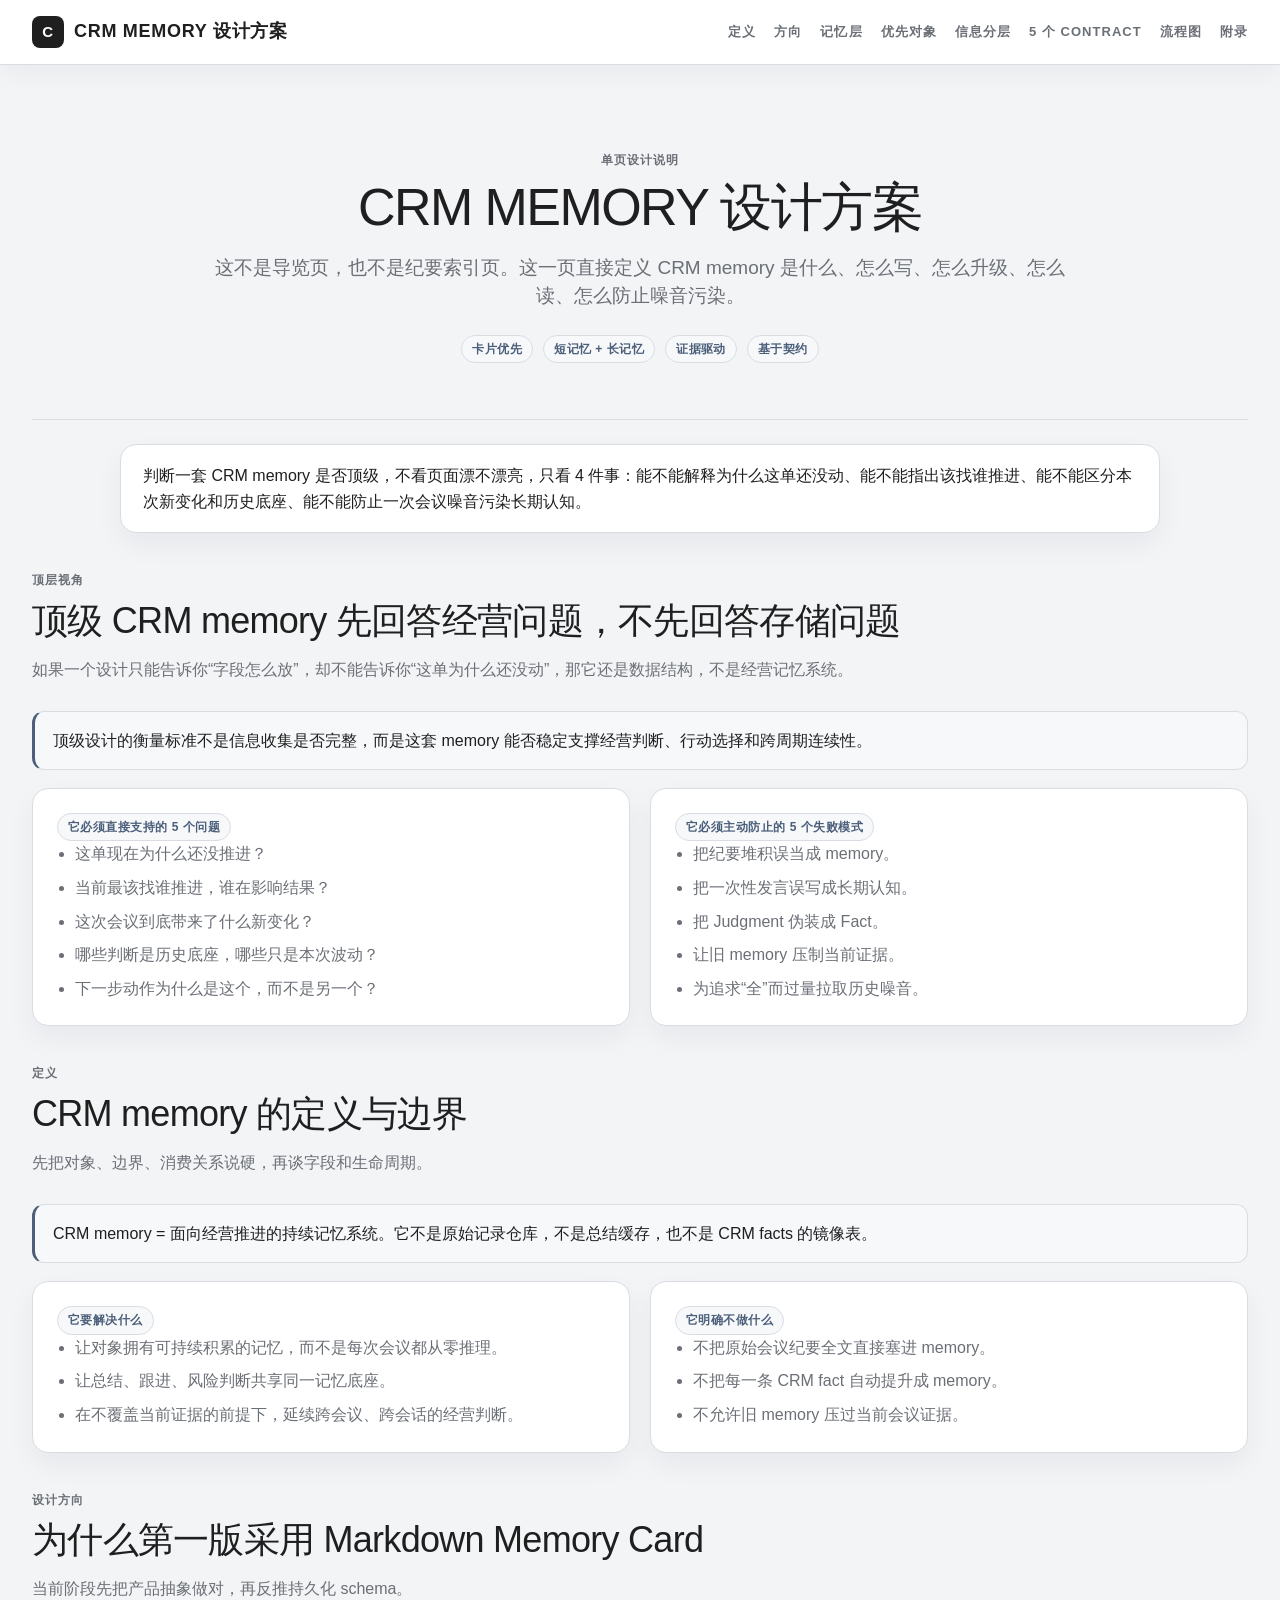
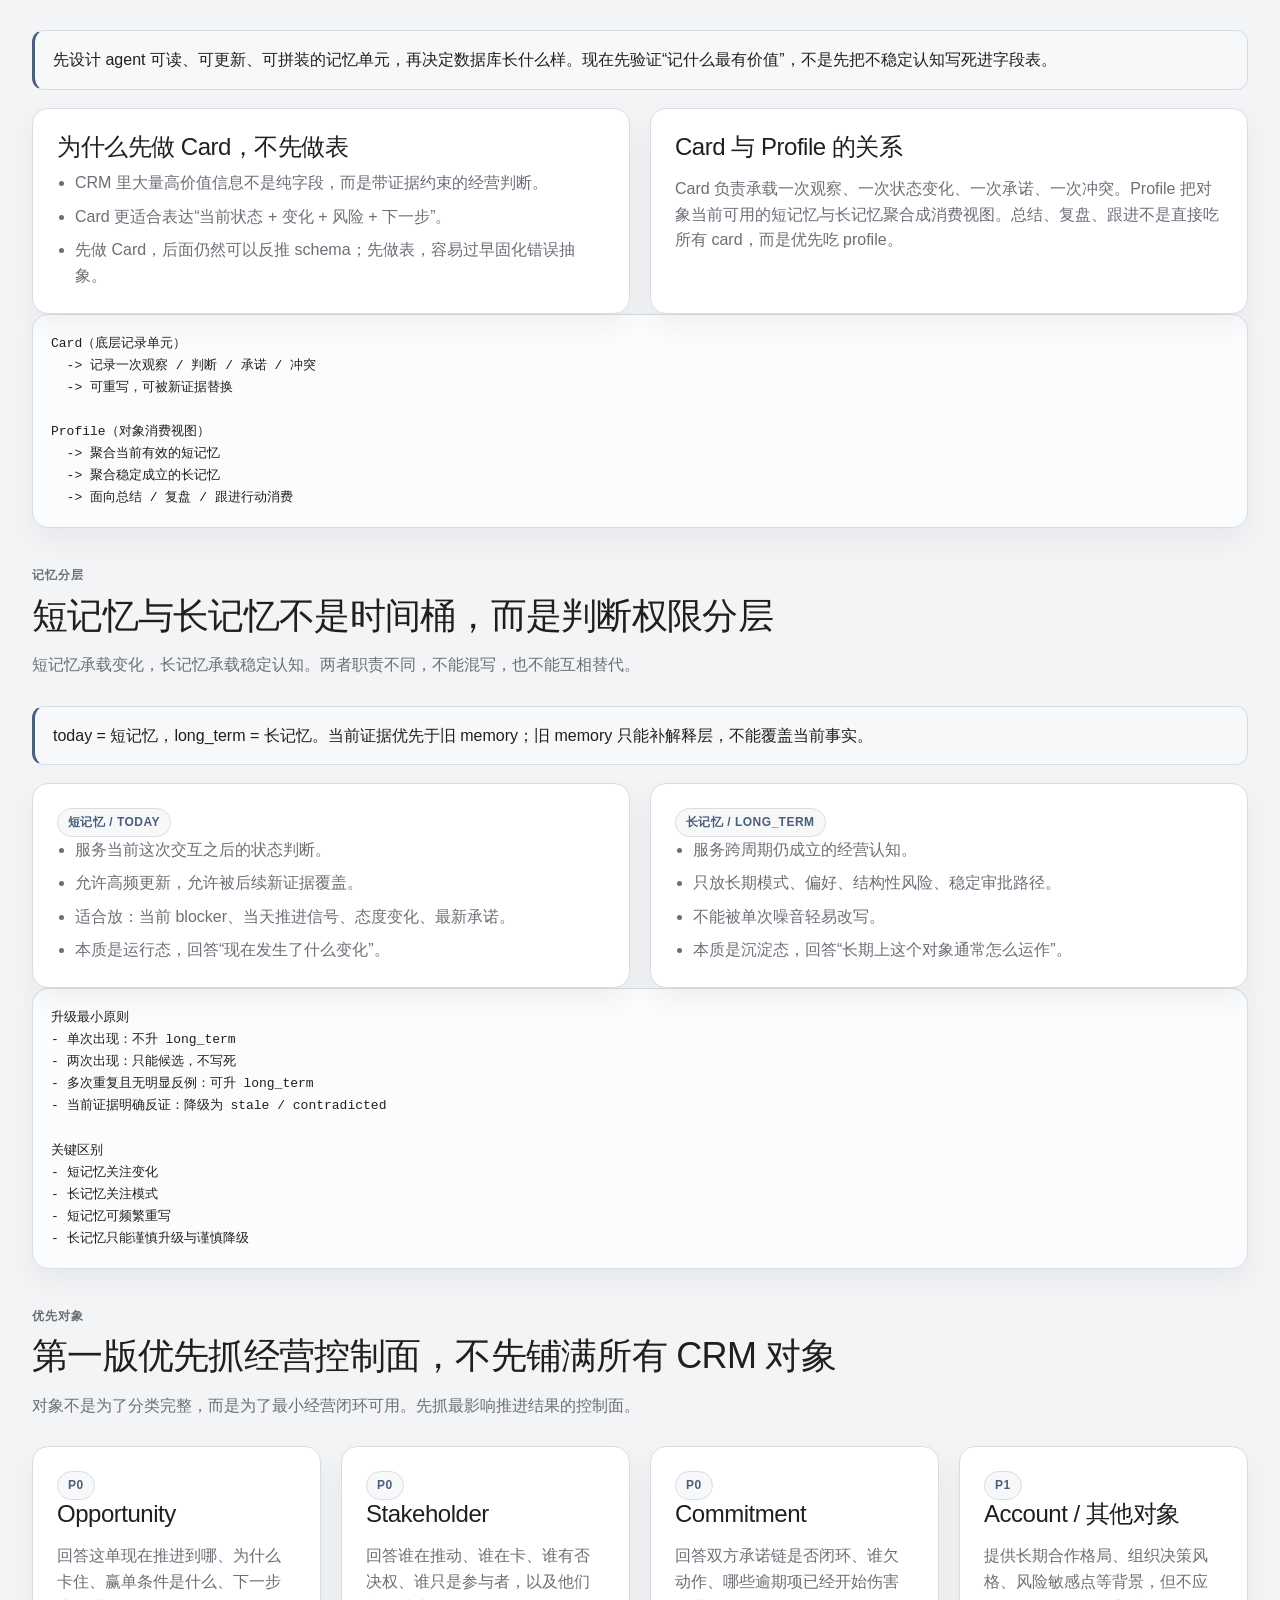
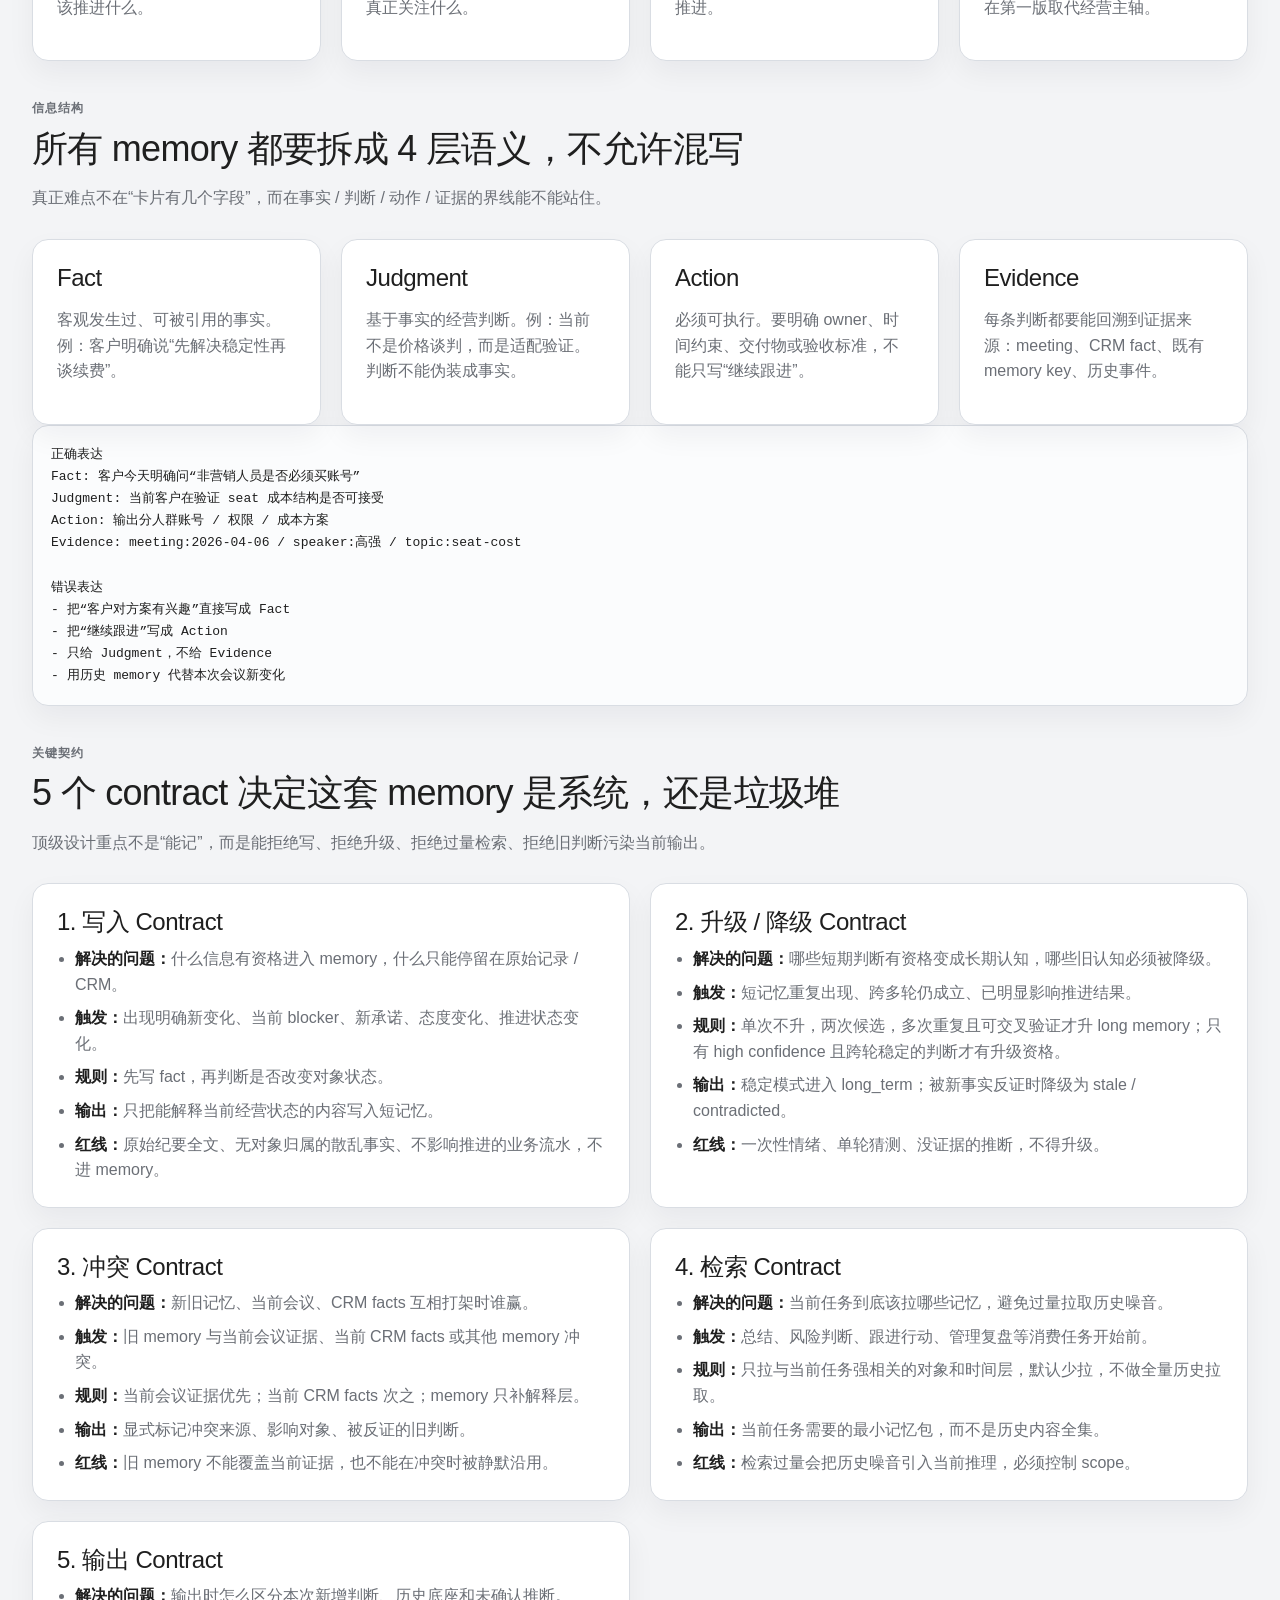
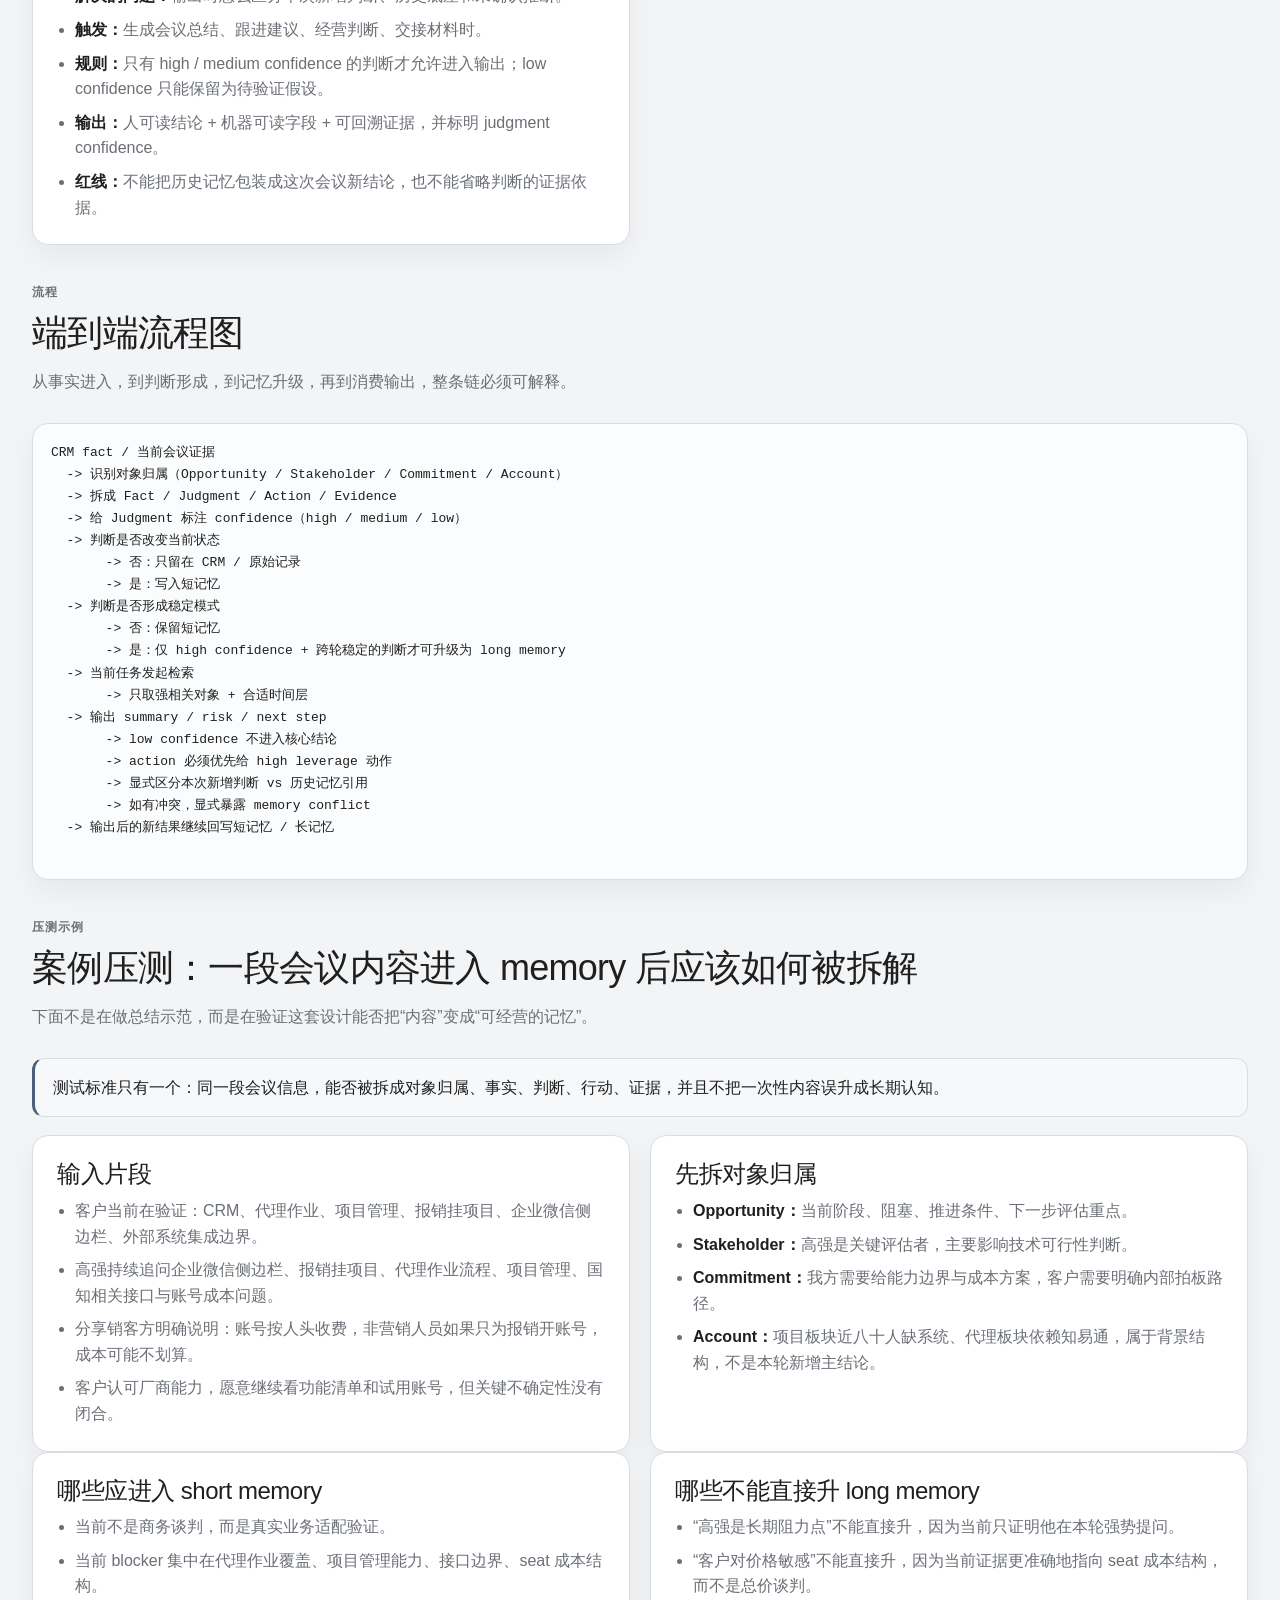
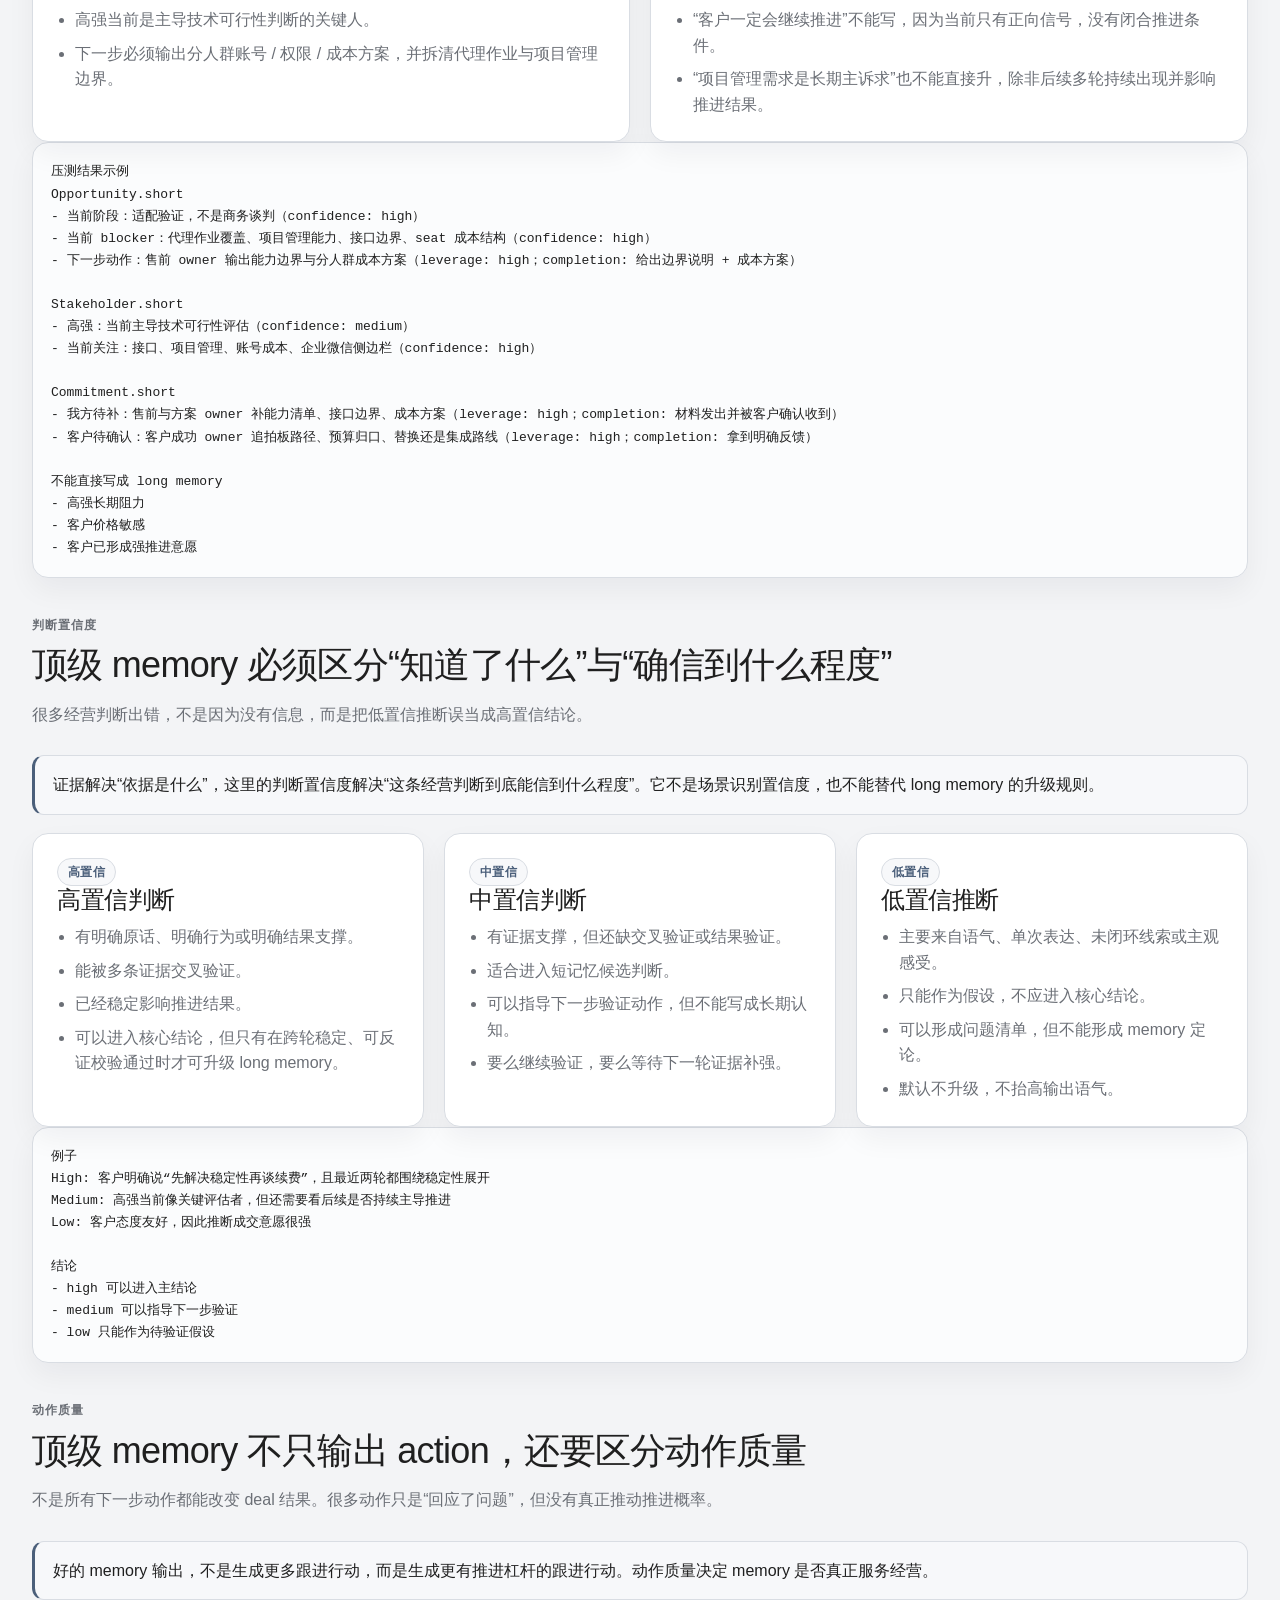
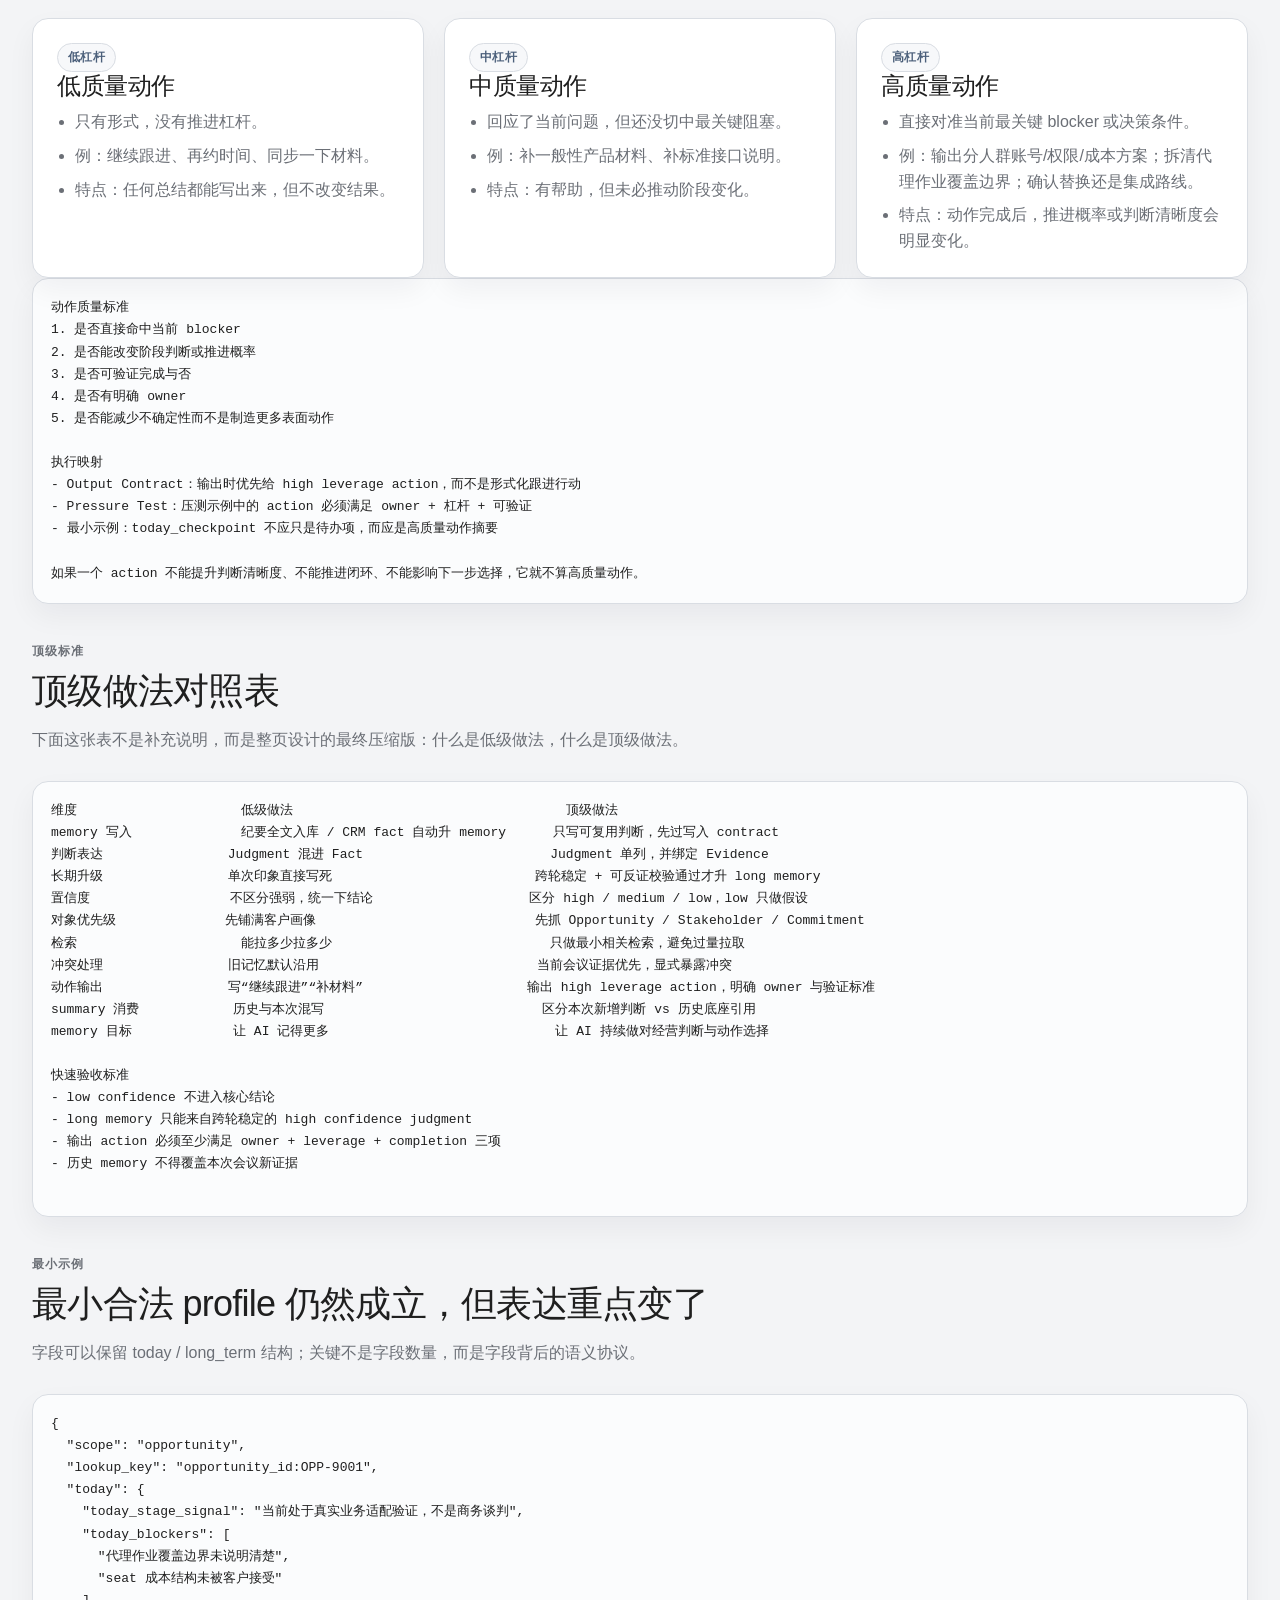
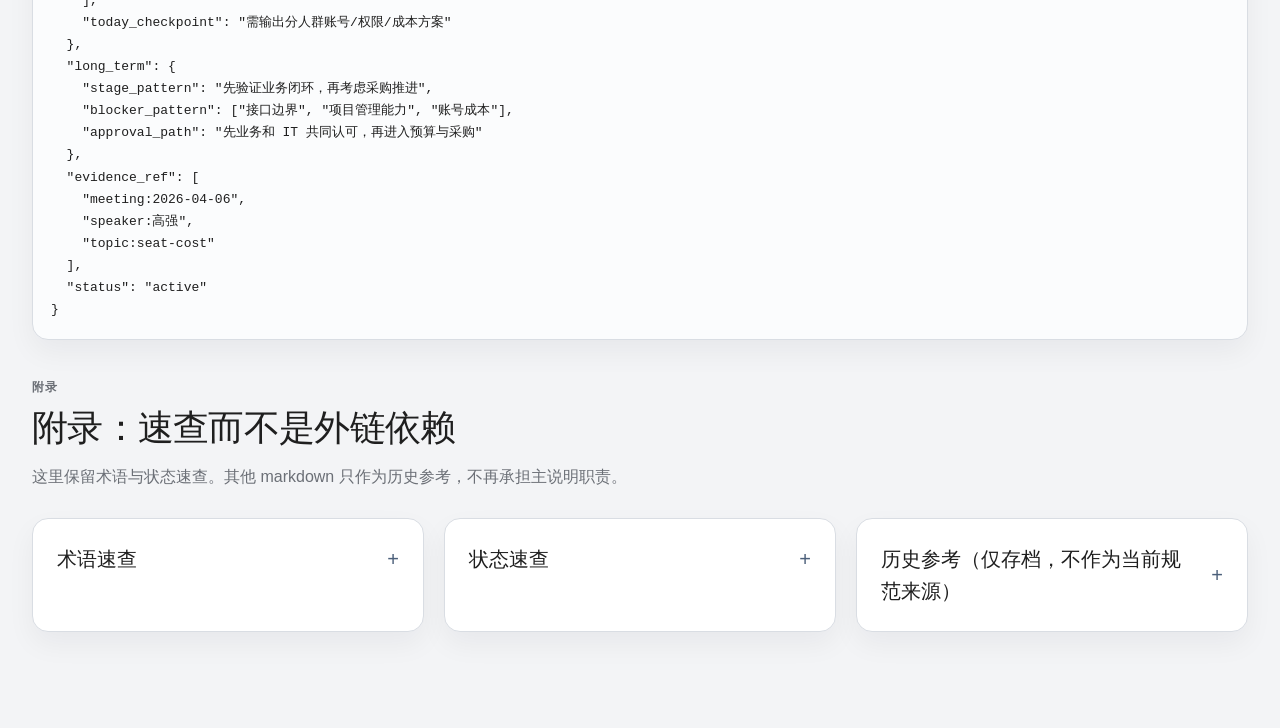
==== commit 467a1075: "refactor: align CRM summary docs and eval contract Co-Authored-By: Claude Opus 4.6 <noreply@anthropi" ====
--- a/memory/crm-meeting-summary/index.html
+++ b/memory/crm-meeting-summary/index.html
@@ -3,24 +3,29 @@
 <head>
   <meta charset="UTF-8" />
   <meta name="viewport" content="width=device-width, initial-scale=1.0" />
-  <title>CRM Memory Design</title>
+  <title>CRM Memory 设计方案</title>
+  <link rel="icon" href="data:image/svg+xml,%3Csvg xmlns='http://www.w3.org/2000/svg' viewBox='0 0 64 64'%3E%3Crect width='64' height='64' rx='10' fill='%231a1a1a'/%3E%3Ctext x='32' y='41' text-anchor='middle' font-size='30' font-family='Arial,sans-serif' fill='%23ffffff'%3EC%3C/text%3E%3C/svg%3E" />
   <style>
     :root {
-      --color-near-black: #141413;
-      --color-terracotta: #c96442;
-      --color-parchment: #f5f4ed;
-      --color-ivory: #faf9f5;
-      --color-white: #ffffff;
-      --color-warm-sand: #e8e6dc;
-      --color-charcoal-warm: #4d4c48;
-      --color-olive-gray: #5e5d59;
-      --color-stone-gray: #87867f;
-      --color-border-cream: #f0eee6;
-      --color-ring-warm: #d1cfc5;
-      --font-serif: Georgia, "Times New Roman", Times, serif;
-      --font-sans: Arial, system-ui, -apple-system, "Segoe UI", Roboto, sans-serif;
-      --font-mono: SFMono-Regular, Menlo, Monaco, Consolas, "Courier New", monospace;
-      --shadow-whisper: rgba(0, 0, 0, 0.05) 0px 4px 24px;
+      --color-bg: #f3f4f6;
+      --color-surface: #ffffff;
+      --color-surface-soft: #f7f8fa;
+      --color-text: #1f1f1f;
+      --color-muted: #6b6f76;
+      --color-border: #d9dde3;
+      --color-accent: #4b5f7a;
+      --color-focus: #23476b;
+      --color-focus-ring: rgba(35, 71, 107, 0.18);
+      --font-sans: Arial, system-ui, -apple-system, "Segoe UI", Roboto, Helvetica, sans-serif;
+      --font-mono: SFMono-Regular, Menlo, Monaco, Consolas, "Liberation Mono", "Courier New", monospace;
+      --radius-md: 16px;
+      --space-3: 16px;
+      --space-4: 24px;
+      --space-5: 32px;
+      --space-6: 40px;
+      --border: 1px solid var(--color-border);
+      --shadow-card: 0 12px 28px rgba(17, 24, 39, 0.05);
+      --container-width: 1320px;
     }
 
     * { box-sizing: border-box; }
@@ -29,10 +34,16 @@
       scroll-behavior: smooth;
     }
 
+    @media (prefers-reduced-motion: reduce) {
+      html {
+        scroll-behavior: auto;
+      }
+    }
+
     body {
       margin: 0;
-      background: var(--color-parchment);
-      color: var(--color-near-black);
+      background: var(--color-bg);
+      color: var(--color-text);
       font-family: var(--font-sans);
       font-size: 16px;
       line-height: 1.6;
@@ -44,130 +55,147 @@
     .nav {
       position: sticky;
       top: 0;
-      z-index: 10;
+      z-index: 20;
       display: flex;
       align-items: center;
       justify-content: space-between;
-      gap: 24px;
-      padding: 16px 28px;
-      background: rgba(245, 244, 237, 0.92);
-      backdrop-filter: blur(12px);
-      border-bottom: 1px solid var(--color-border-cream);
+      gap: var(--space-4);
+      padding: var(--space-3) var(--space-5);
+      background: rgba(255, 255, 255, 0.96);
+      border-bottom: var(--border);
+      backdrop-filter: blur(10px);
+      box-shadow: 0 10px 24px rgba(17, 24, 39, 0.04);
     }
 
     .nav-brand {
       display: flex;
       align-items: center;
       gap: 10px;
-      font-family: var(--font-serif);
-      font-size: 20px;
-      font-weight: 500;
+      min-width: 0;
+      font-size: 18px;
+      line-height: 1.2;
+      font-weight: 700;
+      letter-spacing: 0.04em;
+      text-transform: uppercase;
     }
 
     .nav-mark {
       display: inline-flex;
       align-items: center;
       justify-content: center;
-      width: 28px;
-      height: 28px;
+      width: 32px;
+      height: 32px;
       border-radius: 8px;
-      background: var(--color-terracotta);
-      color: var(--color-ivory);
+      background: var(--color-text);
+      color: #fff;
       font-size: 15px;
+      font-weight: 700;
+      flex: none;
     }
 
     .nav-links {
       display: flex;
       flex-wrap: wrap;
       gap: 18px;
-      color: var(--color-olive-gray);
-      font-size: 14px;
+      color: var(--color-muted);
+      font-size: 13px;
+      line-height: 1.2;
+      font-weight: 700;
+      letter-spacing: 0.08em;
+      text-transform: uppercase;
     }
 
     .nav-links a {
       text-decoration: none;
+      border-radius: 6px;
+    }
+
+    .plain-list a {
+      color: var(--color-accent);
+      text-decoration: underline;
+      text-underline-offset: 3px;
+    }
+
+    .nav-links a:hover,
+    .nav-links a:focus-visible {
+      color: var(--color-accent);
+    }
+
+    .nav-links a:focus-visible {
+      outline: 2px solid var(--color-focus);
+      outline-offset: 3px;
+      box-shadow: 0 0 0 4px var(--color-focus-ring);
     }
 
     .page {
-      max-width: 1200px;
+      max-width: var(--container-width);
       margin: 0 auto;
-      padding: 0 24px 96px;
+      padding: 0 var(--space-5) 96px;
     }
 
     .hero {
       position: relative;
+      padding: 88px 0 56px;
+      border-bottom: var(--border);
+    }
+
+    .hero-inner {
+      max-width: 1040px;
+      margin: 0 auto;
       text-align: center;
-      padding: 96px 0 72px;
-      overflow: hidden;
-    }
-
-    .hero::before {
-      content: "";
-      position: absolute;
-      top: 50%;
-      left: 50%;
-      width: 680px;
-      height: 680px;
-      transform: translate(-50%, -50%);
-      background: radial-gradient(circle, rgba(201, 100, 66, 0.08) 0%, rgba(201, 100, 66, 0.03) 38%, transparent 70%);
-      pointer-events: none;
-    }
-
-    .hero-inner {
-      position: relative;
-      max-width: 940px;
-      margin: 0 auto;
     }
 
     .eyebrow,
     .section-label {
       margin-bottom: 12px;
-      color: var(--color-terracotta);
-      font-size: 13px;
-      font-weight: 500;
-      letter-spacing: 1.8px;
+      color: var(--color-muted);
+      font-size: 12px;
+      line-height: 1.2;
+      font-weight: 700;
+      letter-spacing: 0.08em;
       text-transform: uppercase;
     }
 
     h1, h2, h3 { margin: 0; }
 
     h1 {
-      font-family: var(--font-serif);
-      font-size: 58px;
-      font-weight: 500;
-      line-height: 1.1;
-      margin-bottom: 20px;
+      font-size: 52px;
+      font-weight: 400;
+      line-height: 1.08;
+      letter-spacing: -0.03em;
+      text-transform: uppercase;
+      margin-bottom: 18px;
     }
 
     h2 {
-      font-family: var(--font-serif);
-      font-size: 38px;
-      font-weight: 500;
-      line-height: 1.2;
+      font-size: 36px;
+      font-weight: 400;
+      line-height: 1.15;
+      letter-spacing: -0.02em;
       margin-bottom: 12px;
     }
 
     h3 {
-      font-family: var(--font-serif);
       font-size: 24px;
-      font-weight: 500;
-      line-height: 1.2;
+      font-weight: 400;
+      line-height: 1.15;
+      letter-spacing: -0.02em;
       margin-bottom: 10px;
     }
 
     .hero p,
     .section-head p,
     .card p,
-    .link-card p,
     details p,
     details li {
-      color: var(--color-olive-gray);
+      color: var(--color-muted);
     }
 
     .hero p {
-      max-width: 820px;
-      margin: 0 auto 28px;
-      font-size: 20px;
+      max-width: 860px;
+      margin: 0 auto 24px;
+      font-size: 19px;
+      line-height: 1.5;
     }
 
     .tag-row {
@@ -177,36 +205,44 @@
       gap: 10px;
     }
 
-    .tag {
+    .tag,
+    .card-label {
       display: inline-flex;
       align-items: center;
-      padding: 8px 14px;
+      width: fit-content;
+      padding: 6px 10px;
       border-radius: 999px;
-      background: var(--color-warm-sand);
-      color: var(--color-charcoal-warm);
-      box-shadow: 0 0 0 1px var(--color-ring-warm);
-      font-size: 13px;
+      background: var(--color-surface-soft);
+      border: var(--border);
+      color: var(--color-accent);
+      font-size: 12px;
+      line-height: 1.2;
+      font-weight: 700;
+      letter-spacing: 0.04em;
+      text-transform: uppercase;
     }
 
     .hero-note,
     .card,
     .mono,
     details {
-      background: var(--color-ivory);
-      border: 1px solid var(--color-border-cream);
-      border-radius: 16px;
-      box-shadow: var(--shadow-whisper);
+      background: var(--color-surface);
+      border: var(--border);
+      border-radius: var(--radius-md);
+      box-shadow: var(--shadow-card);
     }
 
     .hero-note {
-      max-width: 960px;
-      margin: 0 auto;
+      max-width: 1040px;
+      margin: 24px auto 0;
       padding: 18px 22px;
-      color: var(--color-olive-gray);
+      color: var(--color-text);
+      line-height: 1.6;
     }
 
     .section {
-      padding-top: 40px;
+      padding-top: var(--space-6);
+      scroll-margin-top: 96px;
     }
 
     .section-head {
@@ -229,7 +265,7 @@
 
     .card strong,
     details strong {
-      color: var(--color-near-black);
+      color: var(--color-text);
     }
 
     .mono {
@@ -237,22 +273,17 @@
       overflow-x: auto;
       white-space: pre-wrap;
       font-family: var(--font-mono);
-      font-size: 14px;
-      line-height: 1.6;
-      color: var(--color-charcoal-warm);
-    }
-
-    .divider {
-      border: 0;
-      border-top: 1px solid var(--color-border-cream);
-      margin-top: 40px;
+      font-size: 13px;
+      line-height: 1.7;
+      color: var(--color-text);
+      background: #fbfcfd;
     }
 
     .mini-list,
     .plain-list {
       margin: 0;
       padding-left: 18px;
-      color: var(--color-olive-gray);
+      color: var(--color-muted);
     }
 
     .mini-list li + li,
@@ -262,22 +293,13 @@
 
     .section-kicker {
       margin-bottom: 18px;
-      padding: 14px 16px;
-      border-left: 3px solid var(--color-terracotta);
-      background: rgba(255, 255, 255, 0.45);
-      color: var(--color-charcoal-warm);
-    }
-
-    .card-label {
-      display: inline-flex;
-      align-items: center;
-      margin-bottom: 10px;
-      padding: 4px 10px;
-      border-radius: 999px;
-      background: var(--color-warm-sand);
-      color: var(--color-charcoal-warm);
-      font-size: 12px;
-      letter-spacing: 0.3px;
+      padding: 16px 18px;
+      border: var(--border);
+      border-left: 3px solid var(--color-accent);
+      border-radius: 12px;
+      background: var(--color-surface-soft);
+      color: var(--color-text);
+      line-height: 1.6;
     }
 
     details summary {
@@ -286,17 +308,15 @@
       align-items: center;
       justify-content: space-between;
       gap: 12px;
-      font-family: var(--font-serif);
       font-size: 20px;
-      color: var(--color-near-black);
+      color: var(--color-text);
       list-style: none;
     }
 
     details summary::after {
       content: "+";
-      font-family: var(--font-sans);
       font-size: 20px;
-      color: var(--color-terracotta);
+      color: var(--color-accent);
       line-height: 1;
     }
 
@@ -313,7 +333,6 @@
     }
 
     @media (max-width: 1100px) {
-      .grid-5,
       .grid-4 { grid-template-columns: repeat(2, minmax(0, 1fr)); }
       .grid-3 { grid-template-columns: 1fr; }
     }
@@ -326,13 +345,12 @@
       }
 
       .page { padding: 0 18px 72px; }
-      .hero { padding: 72px 0 56px; }
-      h1 { font-size: 42px; }
-      h2 { font-size: 32px; }
+      .hero { padding: 72px 0 48px; }
+      h1 { font-size: 40px; }
+      h2 { font-size: 30px; }
       .hero p { font-size: 18px; }
       .grid-2,
-      .grid-4,
-      .grid-5 { grid-template-columns: 1fr; }
+      .grid-4 { grid-template-columns: 1fr; }
     }
   </style>
 </head>
@@ -340,7 +358,7 @@
   <div class="nav">
     <div class="nav-brand">
       <span class="nav-mark">C</span>
-      <span>CRM Memory Design</span>
+      <span>CRM Memory 设计方案</span>
     </div>
     <div class="nav-links">
       <a href="#definition">定义</a>
@@ -357,14 +375,14 @@
   <main class="page">
     <section class="hero" id="definition">
       <div class="hero-inner">
-        <div class="eyebrow">Single-page canonical spec</div>
-        <h1>CRM Memory Design</h1>
+        <div class="eyebrow">单页设计说明</div>
+        <h1>CRM Memory 设计方案</h1>
         <p>这不是导览页，也不是纪要索引页。这一页直接定义 CRM memory 是什么、怎么写、怎么升级、怎么读、怎么防止噪音污染。</p>
         <div class="tag-row">
-          <span class="tag">card-first</span>
-          <span class="tag">short + long memory</span>
-          <span class="tag">evidence-driven</span>
-          <span class="tag">contract-based</span>
+          <span class="tag">卡片优先</span>
+          <span class="tag">短记忆 + 长记忆</span>
+          <span class="tag">证据驱动</span>
+          <span class="tag">基于契约</span>
         </div>
       </div>
     </section>
@@ -373,7 +391,7 @@
 
     <section class="section">
       <div class="section-head">
-        <div class="section-label">Top-level lens</div>
+        <div class="section-label">顶层视角</div>
         <h2>顶级 CRM memory 先回答经营问题，不先回答存储问题</h2>
         <p>如果一个设计只能告诉你“字段怎么放”，却不能告诉你“这单为什么还没动”，那它还是数据结构，不是经营记忆系统。</p>
       </div>
@@ -396,7 +414,7 @@
             <li>把一次性发言误写成长期认知。</li>
             <li>把 Judgment 伪装成 Fact。</li>
             <li>让旧 memory 压制当前证据。</li>
-            <li>为追求“全”而 over-pull 历史噪音。</li>
+            <li>为追求“全”而过量拉取历史噪音。</li>
           </ul>
         </article>
       </div>
@@ -404,11 +422,11 @@
 
     <section class="section">
       <div class="section-head">
-        <div class="section-label">Definition</div>
+        <div class="section-label">定义</div>
         <h2>CRM memory 的定义与边界</h2>
         <p>先把对象、边界、消费关系说硬，再谈字段和生命周期。</p>
       </div>
-      <div class="section-kicker">CRM memory = 面向经营推进的持续记忆系统。它不是 raw notes 仓库，不是 summary 缓存，也不是 CRM facts 的镜像表。</div>
+      <div class="section-kicker">CRM memory = 面向经营推进的持续记忆系统。它不是原始记录仓库，不是总结缓存，也不是 CRM facts 的镜像表。</div>
       <div class="grid grid-2">
         <article class="card">
           <span class="card-label">它要解决什么</span>
@@ -423,7 +441,7 @@
           <ul class="mini-list">
             <li>不把原始会议纪要全文直接塞进 memory。</li>
             <li>不把每一条 CRM fact 自动提升成 memory。</li>
-            <li>不允许旧 memory 压过当前 meeting evidence。</li>
+            <li>不允许旧 memory 压过当前会议证据。</li>
           </ul>
         </article>
       </div>
@@ -431,7 +449,7 @@
 
     <section class="section" id="direction">
       <div class="section-head">
-        <div class="section-label">Direction</div>
+        <div class="section-label">设计方向</div>
         <h2>为什么第一版采用 Markdown Memory Card</h2>
         <p>当前阶段先把产品抽象做对，再反推持久化 schema。</p>
       </div>
@@ -447,38 +465,38 @@
         </article>
         <article class="card">
           <h3>Card 与 Profile 的关系</h3>
-          <p>Card 负责承载一次观察、一次状态变化、一次承诺、一次冲突。Profile 把对象当前可用的 short / long memory 聚合成消费视图。Summary、复盘、跟进不是直接吃所有 card，而是优先吃 profile。</p>
+          <p>Card 负责承载一次观察、一次状态变化、一次承诺、一次冲突。Profile 把对象当前可用的短记忆与长记忆聚合成消费视图。总结、复盘、跟进不是直接吃所有 card，而是优先吃 profile。</p>
         </article>
       </div>
       <div class="mono">Card（底层记录单元）
   -> 记录一次观察 / 判断 / 承诺 / 冲突
-  -> 可重写，可被新 evidence 替换
+  -> 可重写，可被新证据替换
 
 Profile（对象消费视图）
-  -> 聚合当前有效的 short memory
-  -> 聚合稳定成立的 long memory
-  -> 面向 summary / review / follow-up 消费</div>
+  -> 聚合当前有效的短记忆
+  -> 聚合稳定成立的长记忆
+  -> 面向总结 / 复盘 / 跟进行动消费</div>
     </section>
 
     <section class="section" id="layers">
       <div class="section-head">
-        <div class="section-label">Memory layers</div>
+        <div class="section-label">记忆分层</div>
         <h2>短记忆与长记忆不是时间桶，而是判断权限分层</h2>
         <p>短记忆承载变化，长记忆承载稳定认知。两者职责不同，不能混写，也不能互相替代。</p>
       </div>
-      <div class="section-kicker">today = short memory，long_term = long memory。当前 evidence 优先于旧 memory；旧 memory 只能补解释层，不能覆盖当前事实。</div>
+      <div class="section-kicker">today = 短记忆，long_term = 长记忆。当前证据优先于旧 memory；旧 memory 只能补解释层，不能覆盖当前事实。</div>
       <div class="grid grid-2">
         <article class="card">
-          <span class="card-label">Short / today</span>
-          <ul class="mini-list">
-            <li>服务当前这次 interaction 之后的状态判断。</li>
-            <li>允许高频更新，允许被后续新 evidence 覆盖。</li>
+          <span class="card-label">短记忆 / today</span>
+          <ul class="mini-list">
+            <li>服务当前这次交互之后的状态判断。</li>
+            <li>允许高频更新，允许被后续新证据覆盖。</li>
             <li>适合放：当前 blocker、当天推进信号、态度变化、最新承诺。</li>
             <li>本质是运行态，回答“现在发生了什么变化”。</li>
           </ul>
         </article>
         <article class="card">
-          <span class="card-label">Long / long_term</span>
+          <span class="card-label">长记忆 / long_term</span>
           <ul class="mini-list">
             <li>服务跨周期仍成立的经营认知。</li>
             <li>只放长期模式、偏好、结构性风险、稳定审批路径。</li>
@@ -491,18 +509,18 @@
 - 单次出现：不升 long_term
 - 两次出现：只能候选，不写死
 - 多次重复且无明显反例：可升 long_term
-- 当前 evidence 明确反证：降级为 stale / contradicted
+- 当前证据明确反证：降级为 stale / contradicted
 
 关键区别
-- short 关注变化
-- long 关注模式
-- short 可频繁重写
-- long 只能谨慎升级与谨慎降级</div>
+- 短记忆关注变化
+- 长记忆关注模式
+- 短记忆可频繁重写
+- 长记忆只能谨慎升级与谨慎降级</div>
     </section>
 
     <section class="section" id="objects">
       <div class="section-head">
-        <div class="section-label">Priority objects</div>
+        <div class="section-label">优先对象</div>
         <h2>第一版优先抓经营控制面，不先铺满所有 CRM 对象</h2>
         <p>对象不是为了分类完整，而是为了最小经营闭环可用。先抓最影响推进结果的控制面。</p>
       </div>
@@ -532,9 +550,9 @@
 
     <section class="section" id="structure">
       <div class="section-head">
-        <div class="section-label">Information structure</div>
+        <div class="section-label">信息结构</div>
         <h2>所有 memory 都要拆成 4 层语义，不允许混写</h2>
-        <p>真正难点不在“卡片有几个字段”，而在 Fact / Judgment / Action / Evidence 的界线能不能站住。</p>
+        <p>真正难点不在“卡片有几个字段”，而在事实 / 判断 / 动作 / 证据的界线能不能站住。</p>
       </div>
       <div class="grid grid-4">
         <article class="card">
@@ -569,7 +587,7 @@
 
     <section class="section" id="contracts">
       <div class="section-head">
-        <div class="section-label">Contracts</div>
+        <div class="section-label">关键契约</div>
         <h2>5 个 contract 决定这套 memory 是系统，还是垃圾堆</h2>
         <p>顶级设计重点不是“能记”，而是能拒绝写、拒绝升级、拒绝过量检索、拒绝旧判断污染当前输出。</p>
       </div>
@@ -577,10 +595,10 @@
         <article class="card">
           <h3>1. 写入 Contract</h3>
           <ul class="mini-list">
-            <li><strong>解决的问题：</strong>什么信息有资格进入 memory，什么只能停留在 raw record / CRM。</li>
+            <li><strong>解决的问题：</strong>什么信息有资格进入 memory，什么只能停留在原始记录 / CRM。</li>
             <li><strong>触发：</strong>出现明确新变化、当前 blocker、新承诺、态度变化、推进状态变化。</li>
             <li><strong>规则：</strong>先写 fact，再判断是否改变对象状态。</li>
-            <li><strong>输出：</strong>只把能解释当前经营状态的内容写入 short memory。</li>
+            <li><strong>输出：</strong>只把能解释当前经营状态的内容写入短记忆。</li>
             <li><strong>红线：</strong>原始纪要全文、无对象归属的散乱事实、不影响推进的业务流水，不进 memory。</li>
           </ul>
         </article>
@@ -598,8 +616,8 @@
           <h3>3. 冲突 Contract</h3>
           <ul class="mini-list">
             <li><strong>解决的问题：</strong>新旧记忆、当前会议、CRM facts 互相打架时谁赢。</li>
-            <li><strong>触发：</strong>旧 memory 与当前 meeting evidence、当前 CRM facts 或其他 memory 冲突。</li>
-            <li><strong>规则：</strong>当前 meeting evidence 优先；当前 CRM facts 次之；memory 只补解释层。</li>
+            <li><strong>触发：</strong>旧 memory 与当前会议证据、当前 CRM facts 或其他 memory 冲突。</li>
+            <li><strong>规则：</strong>当前会议证据优先；当前 CRM facts 次之；memory 只补解释层。</li>
             <li><strong>输出：</strong>显式标记冲突来源、影响对象、被反证的旧判断。</li>
             <li><strong>红线：</strong>旧 memory 不能覆盖当前证据，也不能在冲突时被静默沿用。</li>
           </ul>
@@ -607,9 +625,9 @@
         <article class="card">
           <h3>4. 检索 Contract</h3>
           <ul class="mini-list">
-            <li><strong>解决的问题：</strong>当前任务到底该拉哪些记忆，避免 over-pull 历史噪音。</li>
-            <li><strong>触发：</strong>summary、风险判断、跟进行动、管理复盘等消费任务开始前。</li>
-            <li><strong>规则：</strong>只拉与当前任务强相关的对象和时间层，默认少拉，不做全量 over-pull。</li>
+            <li><strong>解决的问题：</strong>当前任务到底该拉哪些记忆，避免过量拉取历史噪音。</li>
+            <li><strong>触发：</strong>总结、风险判断、跟进行动、管理复盘等消费任务开始前。</li>
+            <li><strong>规则：</strong>只拉与当前任务强相关的对象和时间层，默认少拉，不做全量历史拉取。</li>
             <li><strong>输出：</strong>当前任务需要的最小记忆包，而不是历史内容全集。</li>
             <li><strong>红线：</strong>检索过量会把历史噪音引入当前推理，必须控制 scope。</li>
           </ul>
@@ -620,7 +638,7 @@
             <li><strong>解决的问题：</strong>输出时怎么区分本次新增判断、历史底座和未确认推断。</li>
             <li><strong>触发：</strong>生成会议总结、跟进建议、经营判断、交接材料时。</li>
             <li><strong>规则：</strong>只有 high / medium confidence 的判断才允许进入输出；low confidence 只能保留为待验证假设。</li>
-            <li><strong>输出：</strong>人可读结论 + 机器可读字段 + 可回溯 evidence，并标明 judgment confidence。</li>
+            <li><strong>输出：</strong>人可读结论 + 机器可读字段 + 可回溯证据，并标明 judgment confidence。</li>
             <li><strong>红线：</strong>不能把历史记忆包装成这次会议新结论，也不能省略判断的证据依据。</li>
           </ul>
         </article>
@@ -629,19 +647,19 @@
 
     <section class="section" id="flow">
       <div class="section-head">
-        <div class="section-label">Flow</div>
+        <div class="section-label">流程</div>
         <h2>端到端流程图</h2>
         <p>从事实进入，到判断形成，到记忆升级，再到消费输出，整条链必须可解释。</p>
       </div>
-      <div class="mono">CRM fact / meeting evidence
+      <div class="mono">CRM fact / 当前会议证据
   -> 识别对象归属（Opportunity / Stakeholder / Commitment / Account）
   -> 拆成 Fact / Judgment / Action / Evidence
   -> 给 Judgment 标注 confidence（high / medium / low）
   -> 判断是否改变当前状态
-       -> 否：只留在 CRM / raw record
-       -> 是：写入 short memory
+       -> 否：只留在 CRM / 原始记录
+       -> 是：写入短记忆
   -> 判断是否形成稳定模式
-       -> 否：保留 short memory
+       -> 否：保留短记忆
        -> 是：仅 high confidence + 跨轮稳定的判断才可升级为 long memory
   -> 当前任务发起检索
        -> 只取强相关对象 + 合适时间层
@@ -650,12 +668,12 @@
        -> action 必须优先给 high leverage 动作
        -> 显式区分本次新增判断 vs 历史记忆引用
        -> 如有冲突，显式暴露 memory conflict
-  -> 输出后的新结果继续回写 short / long memory
+  -> 输出后的新结果继续回写短记忆 / 长记忆
     </section>
 
     <section class="section">
       <div class="section-head">
-        <div class="section-label">Pressure test</div>
+        <div class="section-label">压测示例</div>
         <h2>案例压测：一段会议内容进入 memory 后应该如何被拆解</h2>
         <p>下面不是在做总结示范，而是在验证这套设计能否把“内容”变成“可经营的记忆”。</p>
       </div>
@@ -722,14 +740,14 @@
 
     <section class="section">
       <div class="section-head">
-        <div class="section-label">Confidence</div>
+        <div class="section-label">判断置信度</div>
         <h2>顶级 memory 必须区分“知道了什么”与“确信到什么程度”</h2>
         <p>很多经营判断出错，不是因为没有信息，而是把低置信推断误当成高置信结论。</p>
       </div>
-      <div class="section-kicker">Evidence 解决“依据是什么”，这里的 Confidence 解决“这条经营判断到底能信到什么程度”。它不是场景识别置信度，也不能替代 long memory 的升级规则。</div>
+      <div class="section-kicker">证据解决“依据是什么”，这里的判断置信度解决“这条经营判断到底能信到什么程度”。它不是场景识别置信度，也不能替代 long memory 的升级规则。</div>
       <div class="grid grid-3">
         <article class="card">
-          <span class="card-label">High confidence</span>
+          <span class="card-label">高置信</span>
           <h3>高置信判断</h3>
           <ul class="mini-list">
             <li>有明确原话、明确行为或明确结果支撑。</li>
@@ -739,17 +757,17 @@
           </ul>
         </article>
         <article class="card">
-          <span class="card-label">Medium confidence</span>
+          <span class="card-label">中置信</span>
           <h3>中置信判断</h3>
           <ul class="mini-list">
             <li>有证据支撑，但还缺交叉验证或结果验证。</li>
-            <li>适合进入 short memory 候选判断。</li>
+            <li>适合进入短记忆候选判断。</li>
             <li>可以指导下一步验证动作，但不能写成长期认知。</li>
             <li>要么继续验证，要么等待下一轮证据补强。</li>
           </ul>
         </article>
         <article class="card">
-          <span class="card-label">Low confidence</span>
+          <span class="card-label">低置信</span>
           <h3>低置信推断</h3>
           <ul class="mini-list">
             <li>主要来自语气、单次表达、未闭环线索或主观感受。</li>
@@ -772,14 +790,14 @@
 
     <section class="section">
       <div class="section-head">
-        <div class="section-label">Action quality</div>
+        <div class="section-label">动作质量</div>
         <h2>顶级 memory 不只输出 action，还要区分动作质量</h2>
         <p>不是所有下一步动作都能改变 deal 结果。很多动作只是“回应了问题”，但没有真正推动推进概率。</p>
       </div>
-      <div class="section-kicker">好的 memory 输出，不是生成更多 follow-up，而是生成更有推进杠杆的 follow-up。动作质量决定 memory 是否真正服务经营。</div>
+      <div class="section-kicker">好的 memory 输出，不是生成更多跟进行动，而是生成更有推进杠杆的跟进行动。动作质量决定 memory 是否真正服务经营。</div>
       <div class="grid grid-3">
         <article class="card">
-          <span class="card-label">Low leverage</span>
+          <span class="card-label">低杠杆</span>
           <h3>低质量动作</h3>
           <ul class="mini-list">
             <li>只有形式，没有推进杠杆。</li>
@@ -788,7 +806,7 @@
           </ul>
         </article>
         <article class="card">
-          <span class="card-label">Medium leverage</span>
+          <span class="card-label">中杠杆</span>
           <h3>中质量动作</h3>
           <ul class="mini-list">
             <li>回应了当前问题，但还没切中最关键阻塞。</li>
@@ -797,7 +815,7 @@
           </ul>
         </article>
         <article class="card">
-          <span class="card-label">High leverage</span>
+          <span class="card-label">高杠杆</span>
           <h3>高质量动作</h3>
           <ul class="mini-list">
             <li>直接对准当前最关键 blocker 或决策条件。</li>
@@ -814,16 +832,16 @@
 5. 是否能减少不确定性而不是制造更多表面动作
 
 执行映射
-- Output Contract：输出时优先给 high leverage action，而不是形式化 follow-up
+- Output Contract：输出时优先给 high leverage action，而不是形式化跟进行动
 - Pressure Test：压测示例中的 action 必须满足 owner + 杠杆 + 可验证
-- Example Profile：today_checkpoint 不应只是待办项，而应是高质量动作摘要
+- 最小示例：today_checkpoint 不应只是待办项，而应是高质量动作摘要
 
 如果一个 action 不能提升判断清晰度、不能推进闭环、不能影响下一步选择，它就不算高质量动作。</div>
     </section>
 
     <section class="section">
       <div class="section-head">
-        <div class="section-label">Top-level benchmark</div>
+        <div class="section-label">顶级标准</div>
         <h2>顶级做法对照表</h2>
         <p>下面这张表不是补充说明，而是整页设计的最终压缩版：什么是低级做法，什么是顶级做法。</p>
       </div>
@@ -833,8 +851,8 @@
 长期升级                单次印象直接写死                          跨轮稳定 + 可反证校验通过才升 long memory
 置信度                  不区分强弱，统一下结论                    区分 high / medium / low，low 只做假设
 对象优先级              先铺满客户画像                            先抓 Opportunity / Stakeholder / Commitment
-检索                     能拉多少拉多少                            只做最小相关检索，避免 over-pull
-冲突处理                旧记忆默认沿用                            当前 meeting evidence 优先，显式暴露冲突
+检索                     能拉多少拉多少                            只做最小相关检索，避免过量拉取
+冲突处理                旧记忆默认沿用                            当前会议证据优先，显式暴露冲突
 动作输出                写“继续跟进”“补材料”                     输出 high leverage action，明确 owner 与验证标准
 summary 消费            历史与本次混写                            区分本次新增判断 vs 历史底座引用
 memory 目标             让 AI 记得更多                             让 AI 持续做对经营判断与动作选择
@@ -848,7 +866,7 @@
 
     <section class="section">
       <div class="section-head">
-        <div class="section-label">Example</div>
+        <div class="section-label">最小示例</div>
         <h2>最小合法 profile 仍然成立，但表达重点变了</h2>
         <p>字段可以保留 today / long_term 结构；关键不是字段数量，而是字段背后的语义协议。</p>
       </div>
@@ -879,7 +897,7 @@
 
     <section class="section" id="appendix">
       <div class="section-head">
-        <div class="section-label">Appendix</div>
+        <div class="section-label">附录</div>
         <h2>附录：速查而不是外链依赖</h2>
         <p>这里保留术语与状态速查。其他 markdown 只作为历史参考，不再承担主说明职责。</p>
       </div>
@@ -888,7 +906,7 @@
           <summary>术语速查</summary>
           <ul class="plain-list">
             <li><strong>Card：</strong>底层记录单元，记录一次观察、判断、承诺或冲突。</li>
-            <li><strong>Profile：</strong>对象消费视图，聚合 short / long memory。</li>
+            <li><strong>Profile：</strong>对象消费视图，聚合短记忆 / 长记忆。</li>
             <li><strong>Short Memory：</strong>当前状态层，对应 today。</li>
             <li><strong>Long Memory：</strong>稳定模式层，对应 long_term。</li>
           </ul>
@@ -896,9 +914,9 @@
         <details>
           <summary>状态速查</summary>
           <ul class="plain-list">
-            <li><strong>active：</strong>当前仍有效，且近期有 evidence 支撑。</li>
+            <li><strong>active：</strong>当前仍有效，且近期有证据支撑。</li>
             <li><strong>stale：</strong>长期未确认，但没有被明确反证。</li>
-            <li><strong>contradicted：</strong>被当前 evidence 明确反证。</li>
+            <li><strong>contradicted：</strong>被当前证据明确反证。</li>
             <li><strong>archived：</strong>已归档，不参与默认读取。</li>
           </ul>
         </details>
